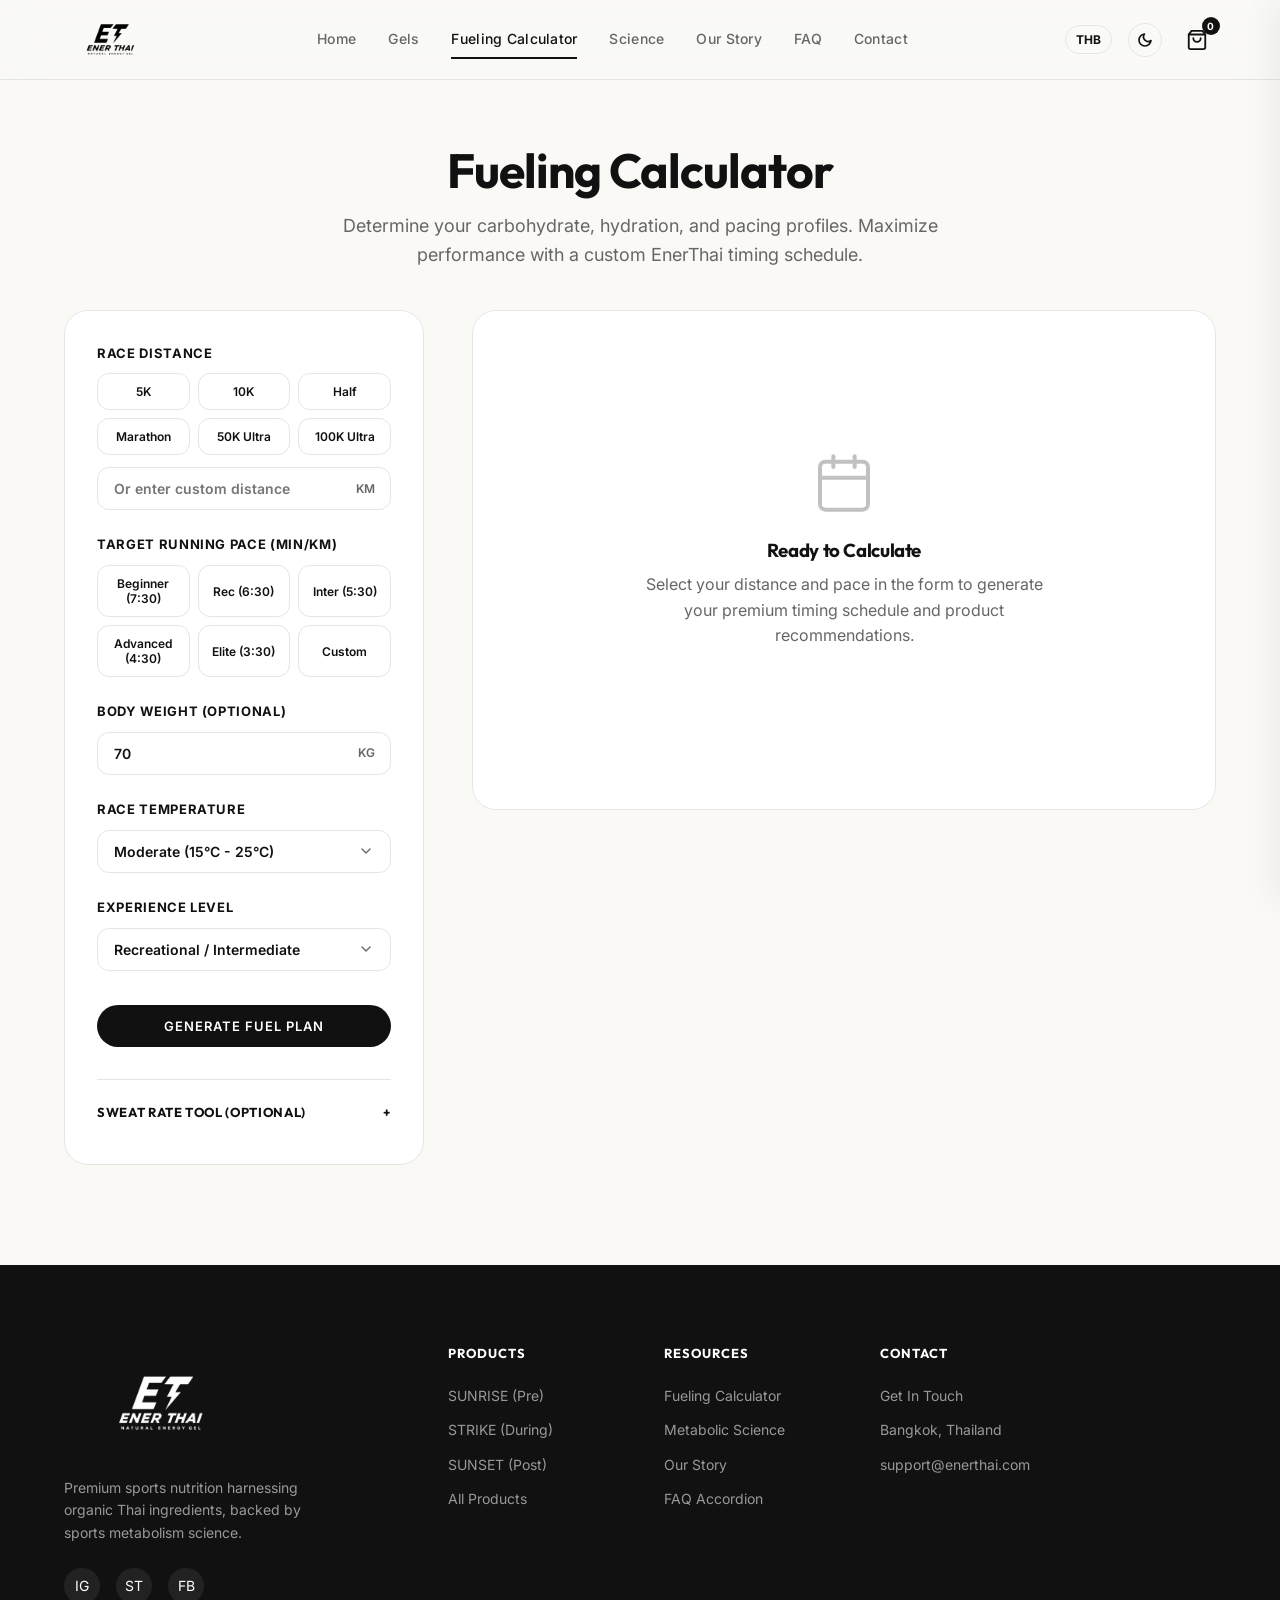
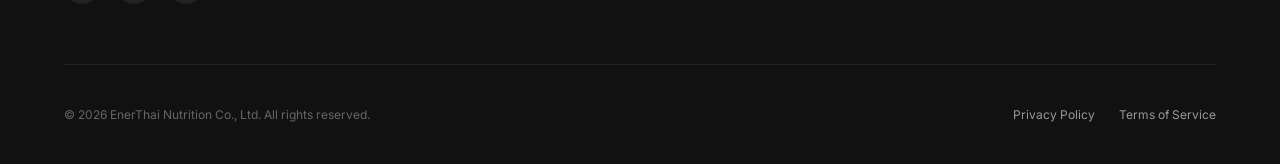
==== calculator.html @ dd84d077 "Initial commit with EnerThai assets and pages" ====
<!DOCTYPE html>
<html lang="en">
<head>
    <meta charset="UTF-8">
    <meta name="viewport" content="width=device-width, initial-scale=1.0">
    <title>Fueling Calculator | EnerThai Sports Nutrition</title>
    <meta name="description" content="Calculate your carbohydrate, sodium, and fluid requirements for your next running race. Generate a customized timeline of Sunrise, Strike, and Sunset energy gels.">
    <!-- Google Fonts -->
    <link rel="preconnect" href="https://fonts.googleapis.com">
    <link rel="preconnect" href="https://fonts.gstatic.com" crossorigin>
    <link href="https://fonts.googleapis.com/css2?family=Inter:wght@400;500;600;700&family=Outfit:wght@700;800&display=swap" rel="stylesheet">
    <!-- Custom Stylesheets -->
    <link rel="stylesheet" href="css/style.css">
    <link rel="stylesheet" href="css/pages.css">
    <!-- PWA Manifest -->
    <link rel="manifest" href="manifest.json">
    <style>
        .calc-header-section {
            padding-top: 140px;
            padding-bottom: 40px;
            text-align: center;
        }
        .calc-header-section h1 {
            font-size: 48px;
            margin-bottom: 12px;
        }
        .calc-header-section p {
            color: var(--text-muted);
            font-size: 18px;
            max-width: 600px;
            margin: 0 auto;
        }
        
        .calc-container {
            padding-bottom: 100px;
        }
        
        /* Specific layouts for the results panel */
        .results-header {
            border-bottom: 1px solid var(--border-color);
            padding-bottom: 24px;
            margin-bottom: 32px;
        }
        .results-header h3 {
            font-size: 24px;
            font-weight: 800;
        }
        .results-header p {
            color: var(--text-muted);
            font-size: 14px;
            margin-top: 4px;
        }
        
        .recommended-products-box {
            background-color: var(--bg-primary);
            border-radius: 16px;
            padding: 24px;
            margin-top: 32px;
            display: flex;
            justify-content: space-between;
            align-items: center;
            gap: 24px;
        }
        
        @media (max-width: 768px) {
            .recommended-products-box {
                flex-direction: column;
                text-align: center;
            }
        }
        
        .rec-products-list {
            display: flex;
            gap: 16px;
        }
        
        @media (max-width: 576px) {
            .rec-products-list {
                flex-direction: column;
                gap: 8px;
            }
        }
        
        .rec-product-pill {
            background-color: var(--bg-card);
            border: 1px solid var(--border-color);
            padding: 8px 16px;
            border-radius: 20px;
            font-size: 13px;
            font-weight: 700;
            display: flex;
            align-items: center;
            gap: 8px;
        }
        
        .notes-box {
            margin-top: 40px;
            border-top: 1px solid var(--border-color);
            padding-top: 32px;
        }
        .notes-box h4 {
            font-size: 15px;
            margin-bottom: 12px;
            text-transform: uppercase;
            letter-spacing: 0.05em;
        }
        .notes-list {
            list-style: none;
            padding-left: 0;
        }
        .notes-list li {
            position: relative;
            padding-left: 20px;
            font-size: 14px;
            color: var(--text-muted);
            margin-bottom: 12px;
            line-height: 1.5;
        }
        .notes-list li::before {
            content: "•";
            position: absolute;
            left: 0;
            font-weight: bold;
            color: var(--text-primary);
        }
    </style>
</head>
<body>

    <!-- Header Navigation -->
    <header class="site-header">
        <div class="container header-container">
            <a href="index.html" class="logo">
                <img src="assets/logo-black.png" alt="EnerThai Logo" class="logo-img logo-light-theme">
                <img src="assets/logo-white.png" alt="EnerThai Logo" class="logo-img logo-dark-theme">
            </a>
            <nav class="main-nav">
                <a href="index.html" class="nav-link">Home</a>
                <a href="products.html" class="nav-link">Gels</a>
                <a href="calculator.html" class="nav-link active">Fueling Calculator</a>
                <a href="science.html" class="nav-link">Science</a>
                <a href="story.html" class="nav-link">Our Story</a>
                <a href="faq.html" class="nav-link">FAQ</a>
                <a href="contact.html" class="nav-link">Contact</a>
            </nav>
            <div class="header-actions">
                <button id="cartToggle" class="cart-toggle" aria-label="Shopping Cart">
                    <svg xmlns="http://www.w3.org/2000/svg" width="22" height="22" viewBox="0 0 24 24" fill="none" stroke="currentColor" stroke-width="2" stroke-linecap="round" stroke-linejoin="round">
                        <path d="M6 2L3 6v14a2 2 0 0 0 2 2h14a2 2 0 0 0 2-2V6l-3-4z"></path>
                        <line x1="3" y1="6" x2="21" y2="6"></line>
                        <path d="M16 10a4 4 0 0 1-8 0"></path>
                    </svg>
                    <span id="cartBadge" class="cart-badge">0</span>
                </button>
                <button id="menuBurger" class="menu-burger" aria-label="Open Menu">
                    <span></span>
                    <span></span>
                    <span></span>
                </button>
            </div>
        </div>
    </header>

    <!-- Mobile Nav Overlay -->
    <div id="mobileMenu" class="mobile-menu">
        <a href="index.html" class="mobile-menu-link">Home</a>
        <a href="products.html" class="mobile-menu-link">Gels</a>
        <a href="calculator.html" class="mobile-menu-link active">Fueling Calculator</a>
        <a href="science.html" class="mobile-menu-link">Science</a>
        <a href="story.html" class="mobile-menu-link">Our Story</a>
        <a href="faq.html" class="mobile-menu-link">FAQ</a>
        <a href="contact.html" class="mobile-menu-link">Contact</a>
    </div>

    <!-- Main Content -->
    <main>
        <section class="calc-header-section">
            <div class="container">
                <h1 class="animate-fade-in visible">Fueling Calculator</h1>
                <p class="animate-fade-in visible" style="animation-delay: 0.1s;">Determine your carbohydrate, hydration, and pacing profiles. Maximize performance with a custom EnerThai timing schedule.</p>
            </div>
        </section>

        <section class="calc-container">
            <div class="container calc-layout">
                
                <!-- Left Column: Input Form Panel -->
                <div class="calc-sidebar animate-fade-in visible" style="animation-delay: 0.15s;">
                    <form id="calculatorForm" onsubmit="event.preventDefault();">
                        
                        <!-- Distance Input -->
                        <div class="form-group">
                            <label>Race Distance</label>
                            <div class="preset-grid" id="distancePresets">
                                <button type="button" class="preset-btn" data-val="5">5K</button>
                                <button type="button" class="preset-btn" data-val="10">10K</button>
                                <button type="button" class="preset-btn" data-val="21.1">Half</button>
                                <button type="button" class="preset-btn" data-val="42.2">Marathon</button>
                                <button type="button" class="preset-btn" data-val="50">50K Ultra</button>
                                <button type="button" class="preset-btn" data-val="100">100K Ultra</button>
                            </div>
                            <div class="input-with-unit">
                                <input type="number" id="customDistance" placeholder="Or enter custom distance" min="1" max="500" step="0.1" required>
                                <span class="unit">KM</span>
                            </div>
                        </div>

                        <!-- Speed / Pace Input -->
                        <div class="form-group">
                            <label>Target Running Pace (min/km)</label>
                            <div class="preset-grid" id="pacePresets">
                                <button type="button" class="preset-btn" data-val="7.5" title="7:30 min/km">Beginner (7:30)</button>
                                <button type="button" class="preset-btn" data-val="6.5" title="6:30 min/km">Rec (6:30)</button>
                                <button type="button" class="preset-btn" data-val="5.5" title="5:30 min/km">Inter (5:30)</button>
                                <button type="button" class="preset-btn" data-val="4.5" title="4:30 min/km">Advanced (4:30)</button>
                                <button type="button" class="preset-btn" data-val="3.5" title="3:30 min/km">Elite (3:30)</button>
                                <button type="button" class="preset-btn" id="customPaceToggle" data-val="custom">Custom</button>
                            </div>
                            
                            <!-- Custom Pace fields (shown when custom toggled) -->
                            <div id="customPaceFields" style="display: none; align-items: center; gap: 8px; margin-top: 10px;">
                                <div class="input-with-unit" style="flex: 1;">
                                    <input type="number" id="paceMin" placeholder="Min" min="2" max="15" value="5">
                                    <span class="unit">min</span>
                                </div>
                                <div class="input-with-unit" style="flex: 1;">
                                    <input type="number" id="paceSec" placeholder="Sec" min="0" max="59" value="30">
                                    <span class="unit">sec</span>
                                </div>
                                <div style="font-weight: 700; font-size: 13px; color: var(--text-muted); white-space: nowrap;">/ KM</div>
                            </div>
                            <input type="hidden" id="selectedPaceValue" value="5.5">
                        </div>

                        <!-- Optional Weight Input -->
                        <div class="form-group">
                            <label>Body Weight (Optional)</label>
                            <div class="input-with-unit">
                                <input type="number" id="bodyWeight" placeholder="Enter weight (helps adjust fluid)" min="30" max="150" value="70">
                                <span class="unit">KG</span>
                            </div>
                        </div>

                        <!-- Optional Temperature Input -->
                        <div class="form-group">
                            <label>Race Temperature</label>
                            <select id="temperatureSelect" class="select-custom">
                                <option value="cool">Cool (below 15°C / 59°F)</option>
                                <option value="moderate" selected>Moderate (15°C - 25°C)</option>
                                <option value="hot">Hot (above 25°C / 77°F)</option>
                            </select>
                        </div>

                        <!-- Optional Experience Level -->
                        <div class="form-group">
                            <label>Experience Level</label>
                            <select id="experienceSelect" class="select-custom">
                                <option value="beginner">Beginner (stomach sensitive to carbs)</option>
                                <option value="intermediate" selected>Recreational / Intermediate</option>
                                <option value="advanced">Advanced / Elite (gut trained for 90g/hr)</option>
                            </select>
                        </div>

                        <button type="submit" class="btn btn-primary" style="width: 100%; margin-top: 10px;" id="btnCalculate">Generate Fuel Plan</button>
                    </form>

                    <!-- Sweat Rate Calculator Widget -->
                    <div style="margin-top: 32px; border-top: 1px solid var(--border-color); padding-top: 24px;">
                        <h4 style="font-size: 13px; font-weight: 700; text-transform: uppercase; letter-spacing: 0.05em; margin-bottom: 12px; display: flex; justify-content: space-between; align-items: center; cursor: pointer; user-select: none;" id="sweatCalcHeader">
                            <span>Sweat Rate Tool (Optional)</span>
                            <span id="sweatCalcToggleIcon">+</span>
                        </h4>
                        
                        <div id="sweatCalcBody" style="display: none; flex-direction: column; gap: 16px; margin-top: 16px;">
                            <p style="font-size: 12px; color: var(--text-muted); line-height: 1.4; margin-bottom: 4px;">Input details from a training run to estimate your fluid loss rate.</p>
                            
                            <div class="form-group" style="margin-bottom: 0;">
                                <label style="font-size: 11px;">Pre-Run Weight</label>
                                <div class="input-with-unit">
                                    <input type="number" id="sweatWeightPre" placeholder="Before running" min="30" max="150" step="0.1">
                                    <span class="unit">KG</span>
                                </div>
                            </div>
                            
                            <div class="form-group" style="margin-bottom: 0;">
                                <label style="font-size: 11px;">Post-Run Weight</label>
                                <div class="input-with-unit">
                                    <input type="number" id="sweatWeightPost" placeholder="After running" min="30" max="150" step="0.1">
                                    <span class="unit">KG</span>
                                </div>
                            </div>

                            <div class="form-group" style="margin-bottom: 0;">
                                <label style="font-size: 11px;">Run Duration</label>
                                <div class="input-with-unit">
                                    <input type="number" id="sweatDuration" placeholder="Minutes run" min="10" max="600">
                                    <span class="unit">MIN</span>
                                </div>
                            </div>

                            <div class="form-group" style="margin-bottom: 0;">
                                <label style="font-size: 11px;">Fluids Drank during run</label>
                                <div class="input-with-unit">
                                    <input type="number" id="sweatFluidIntake" placeholder="Volume in ml" min="0" max="5000" value="0">
                                    <span class="unit">ML</span>
                                </div>
                            </div>

                            <button type="button" class="btn btn-secondary" style="width: 100%; font-size: 12px; padding: 8px 12px;" id="btnCalculateSweat">Calculate Sweat Rate</button>
                            
                            <div id="sweatRateResult" style="display: none; background-color: var(--bg-primary); border-radius: 12px; padding: 12px; font-size: 13px; text-align: center;">
                                <strong>Sweat Loss:</strong> <span id="sweatRateVal">0</span> ml/hour
                                <div style="margin-top: 8px;">
                                    <label style="display: inline-flex; align-items: center; gap: 6px; font-size: 11px; text-transform: none; font-weight: 600; cursor: pointer; margin-bottom: 0;">
                                        <input type="checkbox" id="chkUseSweatRate" style="cursor: pointer;">
                                        Apply to fueling calculations
                                    </label>
                                </div>
                            </div>
                        </div>
                    </div>
                </div>

                <!-- Right Column: Results Viewport -->
                <div class="calc-results animate-fade-in visible" style="animation-delay: 0.2s;" id="resultsContainer">
                    
                    <!-- Welcome Initial State -->
                    <div class="calc-welcome" id="welcomeState">
                        <svg xmlns="http://www.w3.org/2000/svg" width="64" height="64" viewBox="0 0 24 24" fill="none" stroke="currentColor" stroke-width="1.5" stroke-linecap="round" stroke-linejoin="round">
                            <rect x="3" y="4" width="18" height="18" rx="2" ry="2"></rect>
                            <line x1="16" y1="2" x2="16" y2="6"></line>
                            <line x1="8" y1="2" x2="8" y2="6"></line>
                            <line x1="3" y1="10" x2="21" y2="10"></line>
                        </svg>
                        <h3>Ready to Calculate</h3>
                        <p style="max-width: 420px; margin-top: 10px;">Select your distance and pace in the form to generate your premium timing schedule and product recommendations.</p>
                    </div>

                    <!-- Calculated Results State (Hidden initially) -->
                    <div id="resultsState" style="display: none;">
                        <div class="results-header">
                            <h3>Your Custom Plan</h3>
                            <p id="planSubtitle">Based on a 42.2 km Marathon running at 5:30 min/km</p>
                        </div>

                        <div class="results-grid">
                            <div class="result-stat">
                                <div class="result-stat-val" id="resDuration">3:52:04</div>
                                <div class="result-stat-lbl">Est. Finish Time</div>
                            </div>
                            <div class="result-stat">
                                <div class="result-stat-val" id="resCarbRate">80g</div>
                                <div class="result-stat-lbl">Carbs / Hour</div>
                            </div>
                            <div class="result-stat">
                                <div class="result-stat-val" id="resTotalCarbs">309g</div>
                                <div class="result-stat-lbl">Total Carbs Needed</div>
                            </div>
                            <div class="result-stat">
                                <div class="result-stat-val" id="resFluid">2.3L</div>
                                <div class="result-stat-lbl">Total Fluid Needed</div>
                            </div>
                        </div>

                        <div style="display: flex; justify-content: space-between; align-items: center; margin-top: 32px; margin-bottom: 20px; flex-wrap: wrap; gap: 12px;">
                            <h3 style="margin-bottom: 0;">Timing Schedule</h3>
                            <div style="display: flex; gap: 8px;">
                                <button id="btnCopyPlan" class="btn btn-secondary" style="font-size: 11px; padding: 6px 14px; border-radius: 20px; display: flex; align-items: center; gap: 6px;">
                                    <svg xmlns="http://www.w3.org/2000/svg" width="12" height="12" viewBox="0 0 24 24" fill="none" stroke="currentColor" stroke-width="2.5" stroke-linecap="round" stroke-linejoin="round"><rect x="9" y="9" width="13" height="13" rx="2" ry="2"></rect><path d="M5 15H4a2 2 0 0 1-2-2V4a2 2 0 0 1 2-2h9a2 2 0 0 1 2 2v1"></path></svg>
                                    Copy Plan
                                </button>
                                <button id="btnPrintPlan" class="btn btn-secondary" style="font-size: 11px; padding: 6px 14px; border-radius: 20px; display: flex; align-items: center; gap: 6px;">
                                    <svg xmlns="http://www.w3.org/2000/svg" width="12" height="12" viewBox="0 0 24 24" fill="none" stroke="currentColor" stroke-width="2.5" stroke-linecap="round" stroke-linejoin="round"><polyline points="6 9 6 2 18 2 18 9"></polyline><path d="M6 18H4a2 2 0 0 1-2-2v-5a2 2 0 0 1 2-2h16a2 2 0 0 1 2 2v5a2 2 0 0 1-2 2h-2"></path><rect x="6" y="14" width="12" height="8"></rect></svg>
                                    Print Plan
                                </button>
                            </div>
                        </div>
                        <div class="timeline" id="resTimeline">
                            <!-- Populated dynamically -->
                        </div>

                        <!-- Recommendations Bundle Box -->
                        <div class="recommended-products-box">
                            <div>
                                <h4 style="font-weight: 700; font-size: 16px; text-align: left;">Recommended Fuel Bundle</h4>
                                <p style="font-size: 13px; color: var(--text-muted); margin-top: 4px; text-align: left;">All the gels you need for this race in one click.</p>
                            </div>
                            <div class="rec-products-list" id="recProductsList">
                                <!-- Populated dynamically -->
                            </div>
                            <button class="btn btn-primary" id="btnBuyBundle" style="font-size: 11px; padding: 10px 20px;">Add Bundle</button>
                        </div>

                        <!-- Educational Notes -->
                        <div class="notes-box">
                            <h4>Educational Notes</h4>
                            <ul class="notes-list">
                                <li><strong>Train your gut:</strong> Practices during training runs are crucial. Try this feeding schedule during your long runs to adapt your stomach to absorbing these volumes.</li>
                                <li><strong>Fluid Match:</strong> High carbohydrate absorption ratios require adequate fluids to clear the stomach. We advise chasing every gel with a few sips of plain water.</li>
                                <li><strong>Pacing Disclaimer:</strong> Calculations are based on a steady pace. Running hills or fighting headwind increases metabolic output and energy requirements.</li>
                            </ul>
                        </div>
                    </div>

                </div>
            </div>
        </section>
    </main>

    <!-- Global Footer -->
    <footer class="site-footer">
        <div class="container">
            <div class="footer-grid">
                <div class="footer-brand">
                    <a href="index.html" class="footer-logo" style="display: block; margin-bottom: 20px;">
                        <img src="assets/logo-white.png" alt="EnerThai Logo" style="height: 42px; width: auto;">
                    </a>
                    <p>Premium sports nutrition harnessing organic Thai ingredients, backed by sports metabolism science.</p>
                    <div class="footer-socials">
                        <a href="#" class="footer-social-link">IG</a>
                        <a href="#" class="footer-social-link">ST</a>
                        <a href="#" class="footer-social-link">FB</a>
                    </div>
                </div>
                <div class="footer-col">
                    <h4>Products</h4>
                    <ul class="footer-links">
                        <li><a href="product.html?id=sunrise" class="footer-link">SUNRISE (Pre)</a></li>
                        <li><a href="product.html?id=strike" class="footer-link">STRIKE (During)</a></li>
                        <li><a href="product.html?id=sunset" class="footer-link">SUNSET (Post)</a></li>
                        <li><a href="products.html" class="footer-link">All Products</a></li>
                    </ul>
                </div>
                <div class="footer-col">
                    <h4>Resources</h4>
                    <ul class="footer-links">
                        <li><a href="calculator.html" class="footer-link">Fueling Calculator</a></li>
                        <li><a href="science.html" class="footer-link">Metabolic Science</a></li>
                        <li><a href="story.html" class="footer-link">Our Story</a></li>
                        <li><a href="faq.html" class="footer-link">FAQ Accordion</a></li>
                    </ul>
                </div>
                <div class="footer-col">
                    <h4>Contact</h4>
                    <ul class="footer-links">
                        <li><a href="contact.html" class="footer-link">Get In Touch</a></li>
                        <li><span style="color: #999999;">Bangkok, Thailand</span></li>
                        <li><span style="color: #999999;">support@enerthai.com</span></li>
                    </ul>
                </div>
            </div>
            <div class="footer-bottom">
                <p>&copy; 2026 EnerThai Nutrition Co., Ltd. All rights reserved.</p>
                <div class="footer-bottom-links">
                    <a href="#" class="footer-link">Privacy Policy</a>
                    <a href="#" class="footer-link">Terms of Service</a>
                </div>
            </div>
        </div>
    </footer>

    <!-- Shopping Cart Drawer Overlay and Container -->
    <div id="cartOverlay" class="cart-drawer-overlay"></div>
    <div id="cartDrawer" class="cart-drawer">
        <div class="cart-header">
            <h2>Your Cart</h2>
            <button id="cartClose" class="cart-close" aria-label="Close Cart">&times;</button>
        </div>
        <div id="cartItems" class="cart-items-container">
            <!-- Rendered dynamically via JS -->
        </div>
        <div class="cart-footer">
            <div class="cart-summary-row">
                <span>Subtotal</span>
                <span id="cartSubtotal">฿0.00</span>
            </div>
            <div class="cart-summary-row" style="color: var(--text-muted); font-size: 13px;">
                <span>Shipping</span>
                <span>Free</span>
            </div>
            <div class="cart-summary-total">
                <span>Total</span>
                <span id="cartTotal">฿0.00</span>
            </div>
            <button id="checkoutBtn" class="btn btn-primary cart-checkout-btn">Proceed to Checkout</button>
        </div>
    </div>

    <!-- Simulated Checkout Modal -->
    <div id="checkoutOverlay" class="checkout-modal-overlay">
        <div class="checkout-modal">
            <button id="checkoutClose" class="checkout-modal-close" aria-label="Close Checkout">&times;</button>
            <div class="text-center" style="margin-bottom: 20px;">
                <svg xmlns="http://www.w3.org/2000/svg" width="36" height="36" viewBox="0 0 24 24" fill="none" stroke="currentColor" stroke-width="2" stroke-linecap="round" stroke-linejoin="round" style="color: var(--color-sunrise-hover);">
                    <circle cx="12" cy="12" r="10"></circle>
                    <line x1="12" y1="8" x2="12" y2="12"></line>
                    <line x1="12" y1="16" x2="12.01" y2="16"></line>
                </svg>
            </div>
            <h3>Demo Order Checkout</h3>
            <p>This is a simulated order. Confirming will empty your cart and simulate a successful order shipment.</p>
            <div class="order-summary-box">
                <div id="checkoutSummaryItems">
                    <!-- Populated dynamically -->
                </div>
                <div class="order-summary-divider"></div>
                <div class="order-summary-item">
                    <span>Subtotal</span>
                    <span id="checkoutSubtotal">฿0.00</span>
                </div>
                <div class="order-summary-item">
                    <span>Shipping</span>
                    <span>Free</span>
                </div>
                <div class="order-summary-divider"></div>
                <div class="order-summary-total">
                    <span>Total</span>
                    <span id="checkoutTotal">฿0.00</span>
                </div>
            </div>
            <button id="checkoutConfirmBtn" class="btn btn-primary" style="width: 100%;">Place Order</button>
        </div>
    </div>

    <!-- Shared Global Scripts -->
    <script src="js/main.js"></script>
    
    <!-- Calculator Logic Script -->
    <script src="js/calculator.js"></script>
</body>
</html>
---- css/style.css ----
/* ==========================================================================
   EnerThai Premium E-Commerce Website - Base Design System & Styles
   Inspired by Maurten, Neversecond, and Apple
   ========================================================================== */

/* 1. Design System & Variables */
:root {
    --bg-primary: #FAF9F6;
    --bg-card: #FFFFFF;
    --text-primary: #111111;
    --text-muted: #666666;
    --border-color: #E5E5E5;
    
    /* Product Colors */
    --color-sunrise: #E9C46A;
    --color-sunrise-hover: #DFB44F;
    --color-strike: #E76F51;
    --color-strike-hover: #D75F41;
    --color-sunset: #8B5CF6;
    --color-sunset-hover: #7C3AED;
    
    --font-heading: 'Outfit', -apple-system, BlinkMacSystemFont, "Segoe UI", Roboto, Helvetica, Arial, sans-serif;
    --font-body: 'Inter', -apple-system, BlinkMacSystemFont, "Segoe UI", Roboto, Helvetica, Arial, sans-serif;
    
    --transition-smooth: all 0.3s cubic-bezier(0.16, 1, 0.3, 1);
    --transition-fast: all 0.15s ease;
    
    --header-height: 80px;
    --max-width: 1200px;
}

/* 2. Global Resets */
*, *::before, *::after {
    box-sizing: border-box;
    margin: 0;
    padding: 0;
}

html {
    scroll-behavior: smooth;
    -webkit-font-smoothing: antialiased;
    -moz-osx-font-smoothing: grayscale;
}

body {
    background-color: var(--bg-primary);
    color: var(--text-primary);
    font-family: var(--font-body);
    font-size: 16px;
    line-height: 1.6;
    overflow-x: hidden;
}

h1, h2, h3, h4, h5, h6 {
    font-family: var(--font-heading);
    font-weight: 700;
    line-height: 1.25;
    letter-spacing: -0.02em;
    color: var(--text-primary);
}

a {
    color: inherit;
    text-decoration: none;
    transition: var(--transition-fast);
}

img {
    max-width: 100%;
    height: auto;
    display: block;
}

button, input, select, textarea {
    font-family: inherit;
    font-size: inherit;
    color: inherit;
    background: none;
    border: none;
    outline: none;
}

button {
    cursor: pointer;
}

/* 3. Utility Classes */
.container {
    max-width: var(--max-width);
    margin: 0 auto;
    padding: 0 24px;
}

.text-center { text-align: center; }
.section-padding { padding: 100px 0; }
@media (max-width: 768px) {
    .section-padding { padding: 60px 0; }
}

.btn {
    display: inline-flex;
    align-items: center;
    justify-content: center;
    padding: 12px 28px;
    border-radius: 30px;
    font-weight: 600;
    text-transform: uppercase;
    font-size: 13px;
    letter-spacing: 0.08em;
    transition: var(--transition-smooth);
    border: 1px solid transparent;
}

.btn-primary {
    background-color: var(--text-primary);
    color: #FFFFFF;
}

.btn-primary:hover {
    background-color: #333333;
    transform: translateY(-2px);
}

.btn-secondary {
    background-color: transparent;
    border-color: var(--text-primary);
    color: var(--text-primary);
}

.btn-secondary:hover {
    background-color: var(--text-primary);
    color: #FFFFFF;
    transform: translateY(-2px);
}

.badge {
    display: inline-block;
    padding: 4px 10px;
    font-size: 11px;
    font-weight: 700;
    text-transform: uppercase;
    letter-spacing: 0.05em;
    border-radius: 4px;
}

/* 4. Global Header & Navigation */
.site-header {
    height: var(--header-height);
    background-color: rgba(250, 249, 246, 0.85);
    backdrop-filter: blur(20px);
    -webkit-backdrop-filter: blur(20px);
    border-bottom: 1px solid var(--border-color);
    position: fixed;
    top: 0;
    left: 0;
    width: 100%;
    z-index: 100;
    display: flex;
    align-items: center;
    transition: var(--transition-smooth);
}

.site-header.scrolled {
    background-color: rgba(250, 249, 246, 0.95);
    height: calc(var(--header-height) - 16px);
    box-shadow: 0 10px 30px rgba(0, 0, 0, 0.02);
}

.header-container {
    display: flex;
    justify-content: space-between;
    align-items: center;
    width: 100%;
}

.logo {
    display: flex;
    align-items: center;
}

.logo-img {
    height: 54px;
    width: auto;
    object-fit: contain;
}

.logo-dark-theme {
    display: none;
}

body.dark-theme .logo-light-theme {
    display: none;
}

body.dark-theme .logo-dark-theme {
    display: block;
}

.main-nav {
    display: flex;
    align-items: center;
    gap: 32px;
}

.nav-link {
    font-size: 14px;
    font-weight: 500;
    letter-spacing: 0.02em;
    color: var(--text-muted);
    position: relative;
    padding: 8px 0;
}

.nav-link:hover, .nav-link.active {
    color: var(--text-primary);
}

.nav-link::after {
    content: '';
    position: absolute;
    bottom: 0;
    left: 0;
    width: 100%;
    height: 2px;
    background-color: var(--text-primary);
    transform: scaleX(0);
    transform-origin: right;
    transition: transform 0.3s cubic-bezier(0.16, 1, 0.3, 1);
}

.nav-link:hover::after, .nav-link.active::after {
    transform: scaleX(1);
    transform-origin: left;
}

.header-actions {
    display: flex;
    align-items: center;
    gap: 16px;
}

.cart-toggle {
    position: relative;
    padding: 8px;
    display: flex;
    align-items: center;
    justify-content: center;
    color: var(--text-primary);
    background: none;
    border: none;
}

.cart-badge {
    position: absolute;
    top: -4px;
    right: -4px;
    background-color: var(--text-primary);
    color: #FFFFFF;
    font-size: 10px;
    font-weight: 700;
    min-width: 18px;
    height: 18px;
    border-radius: 50%;
    display: flex;
    align-items: center;
    justify-content: center;
    transition: var(--transition-smooth);
}

.menu-burger {
    display: none;
    flex-direction: column;
    gap: 6px;
    padding: 8px;
    background: none;
    border: none;
}

.menu-burger span {
    display: block;
    width: 24px;
    height: 2px;
    background-color: var(--text-primary);
    transition: var(--transition-smooth);
}

/* Mobile Nav Styles */
@media (max-width: 992px) {
    .main-nav {
        display: none; /* Handled via mobile menu overlay */
    }
    .menu-burger {
        display: flex;
    }
}

.mobile-menu {
    position: fixed;
    top: 0;
    left: 0;
    width: 100%;
    height: 100vh;
    background-color: var(--bg-primary);
    z-index: 99;
    padding: 120px 24px 40px;
    display: flex;
    flex-direction: column;
    gap: 24px;
    transform: translateY(-100%);
    transition: var(--transition-smooth);
    overflow-y: auto;
}

.mobile-menu.active {
    transform: translateY(0);
}

.mobile-menu-link {
    font-family: var(--font-heading);
    font-size: 28px;
    font-weight: 700;
    color: var(--text-muted);
}

.mobile-menu-link.active, .mobile-menu-link:hover {
    color: var(--text-primary);
    padding-left: 10px;
}

/* 5. Shopping Cart Drawer */
.cart-drawer-overlay {
    position: fixed;
    top: 0;
    left: 0;
    width: 100%;
    height: 100%;
    background-color: rgba(0, 0, 0, 0.4);
    backdrop-filter: blur(4px);
    -webkit-backdrop-filter: blur(4px);
    z-index: 200;
    opacity: 0;
    pointer-events: none;
    transition: opacity 0.3s ease;
}

.cart-drawer-overlay.active {
    opacity: 1;
    pointer-events: auto;
}

.cart-drawer {
    position: fixed;
    top: 0;
    right: 0;
    width: 100%;
    max-width: 440px;
    height: 100vh;
    background-color: var(--bg-card);
    z-index: 201;
    box-shadow: -10px 0 30px rgba(0, 0, 0, 0.05);
    display: flex;
    flex-direction: column;
    transform: translateX(100%);
    transition: var(--transition-smooth);
}

.cart-drawer.active {
    transform: translateX(0);
}

.cart-header {
    padding: 24px;
    border-bottom: 1px solid var(--border-color);
    display: flex;
    justify-content: space-between;
    align-items: center;
}

.cart-header h2 {
    font-size: 20px;
    font-weight: 700;
}

.cart-close {
    background: none;
    border: none;
    font-size: 24px;
    color: var(--text-primary);
    padding: 4px;
    display: flex;
    align-items: center;
    justify-content: center;
}

.cart-items-container {
    flex: 1;
    overflow-y: auto;
    padding: 24px;
    display: flex;
    flex-direction: column;
    gap: 20px;
}

.cart-empty-state {
    display: flex;
    flex-direction: column;
    align-items: center;
    justify-content: center;
    height: 100%;
    text-align: center;
    color: var(--text-muted);
}

.cart-empty-state svg {
    margin-bottom: 16px;
    opacity: 0.3;
}

.cart-item {
    display: flex;
    gap: 16px;
    border-bottom: 1px solid var(--border-color);
    padding-bottom: 20px;
}

.cart-item:last-child {
    border-bottom: none;
    padding-bottom: 0;
}

.cart-item-image {
    width: 70px;
    height: 70px;
    border-radius: 8px;
    background: linear-gradient(135deg, #eee, #f7f7f7);
    display: flex;
    align-items: center;
    justify-content: center;
    overflow: hidden;
}

.cart-item-info {
    flex: 1;
    display: flex;
    flex-direction: column;
    justify-content: space-between;
}

.cart-item-title-row {
    display: flex;
    justify-content: space-between;
    align-items: flex-start;
    gap: 8px;
}

.cart-item-name {
    font-weight: 700;
    font-size: 15px;
    font-family: var(--font-heading);
}

.cart-item-purpose {
    font-size: 11px;
    color: var(--text-muted);
    text-transform: uppercase;
    letter-spacing: 0.05em;
}

.cart-item-remove {
    background: none;
    border: none;
    font-size: 12px;
    color: var(--text-muted);
    cursor: pointer;
}

.cart-item-remove:hover {
    color: #D32F2F;
}

.cart-item-controls {
    display: flex;
    justify-content: space-between;
    align-items: center;
}

.qty-selector {
    display: flex;
    align-items: center;
    border: 1px solid var(--border-color);
    border-radius: 20px;
    overflow: hidden;
    background-color: var(--bg-card);
}

.qty-btn {
    width: 28px;
    height: 28px;
    display: flex;
    align-items: center;
    justify-content: center;
    background-color: transparent;
    font-weight: 600;
    transition: var(--transition-fast);
}

.qty-btn:hover {
    background-color: var(--bg-primary);
}

.qty-val {
    width: 30px;
    text-align: center;
    font-size: 13px;
    font-weight: 600;
}

.cart-item-price {
    font-weight: 700;
    font-size: 15px;
}

.cart-footer {
    padding: 24px;
    border-top: 1px solid var(--border-color);
    background-color: #FFFFFF;
}

.cart-summary-row {
    display: flex;
    justify-content: space-between;
    margin-bottom: 12px;
    font-size: 14px;
}

.cart-summary-total {
    display: flex;
    justify-content: space-between;
    margin-bottom: 24px;
    font-weight: 700;
    font-size: 18px;
    font-family: var(--font-heading);
}

.cart-checkout-btn {
    width: 100%;
}

/* 6. Global Footer */
.site-footer {
    background-color: #111111;
    color: #FFFFFF;
    padding: 80px 0 40px;
    font-size: 14px;
}

.footer-grid {
    display: grid;
    grid-template-columns: 2fr 1fr 1fr 2fr;
    gap: 48px;
    margin-bottom: 60px;
}

@media (max-width: 992px) {
    .footer-grid {
        grid-template-columns: 1fr 1fr;
        gap: 40px;
    }
}

@media (max-width: 576px) {
    .footer-grid {
        grid-template-columns: 1fr;
        gap: 30px;
    }
}

.footer-logo img {
    height: 112px !important;
    width: auto;
    object-fit: contain;
}

.footer-brand p {
    color: #999999;
    margin-bottom: 24px;
    max-width: 280px;
}

.footer-socials {
    display: flex;
    gap: 16px;
}

.footer-social-link {
    display: flex;
    align-items: center;
    justify-content: center;
    width: 36px;
    height: 36px;
    border-radius: 50%;
    background-color: #222222;
    color: #FFFFFF;
    transition: var(--transition-smooth);
}

.footer-social-link:hover {
    background-color: #FFFFFF;
    color: #111111;
}

.footer-col h4 {
    color: #FFFFFF;
    font-size: 13px;
    font-weight: 700;
    text-transform: uppercase;
    letter-spacing: 0.08em;
    margin-bottom: 24px;
}

.footer-links {
    list-style: none;
    display: flex;
    flex-direction: column;
    gap: 12px;
}

.footer-link {
    color: #999999;
}

.footer-link:hover {
    color: #FFFFFF;
}

.footer-newsletter h4 {
    margin-bottom: 16px;
}

.footer-newsletter p {
    color: #999999;
    margin-bottom: 20px;
}

.newsletter-form {
    display: flex;
    border-bottom: 1px solid #333333;
    padding-bottom: 8px;
}

.newsletter-input {
    flex: 1;
    color: #FFFFFF;
    font-size: 14px;
}

.newsletter-input::placeholder {
    color: #666666;
}

.newsletter-submit {
    color: #FFFFFF;
    font-weight: 600;
    text-transform: uppercase;
    font-size: 11px;
    letter-spacing: 0.05em;
}

.newsletter-submit:hover {
    color: var(--color-sunrise);
}

.footer-bottom {
    border-top: 1px solid #222222;
    padding-top: 40px;
    display: flex;
    justify-content: space-between;
    color: #666666;
    font-size: 12px;
}

@media (max-width: 768px) {
    .footer-bottom {
        flex-direction: column;
        gap: 16px;
        text-align: center;
    }
}

.footer-bottom-links {
    display: flex;
    gap: 24px;
}

@media (max-width: 768px) {
    .footer-bottom-links {
        justify-content: center;
    }
}

/* 7. Checkout Simulation Modal */
.checkout-modal-overlay {
    position: fixed;
    top: 0;
    left: 0;
    width: 100%;
    height: 100%;
    background-color: rgba(0, 0, 0, 0.5);
    backdrop-filter: blur(8px);
    -webkit-backdrop-filter: blur(8px);
    z-index: 300;
    opacity: 0;
    pointer-events: none;
    transition: opacity 0.3s ease;
    display: flex;
    align-items: center;
    justify-content: center;
    padding: 24px;
}

.checkout-modal-overlay.active {
    opacity: 1;
    pointer-events: auto;
}

.checkout-modal {
    background-color: var(--bg-card);
    width: 100%;
    max-width: 500px;
    border-radius: 20px;
    padding: 40px;
    position: relative;
    box-shadow: 0 20px 40px rgba(0,0,0,0.1);
    transform: translateY(20px);
    transition: var(--transition-smooth);
}

.checkout-modal-overlay.active .checkout-modal {
    transform: translateY(0);
}

.checkout-modal-close {
    position: absolute;
    top: 24px;
    right: 24px;
    font-size: 24px;
    color: var(--text-primary);
}

.checkout-modal-success-icon {
    width: 64px;
    height: 64px;
    border-radius: 50%;
    background-color: #E6F7ED;
    color: #2E7D32;
    display: flex;
    align-items: center;
    justify-content: center;
    margin: 0 auto 24px;
}

.checkout-modal h3 {
    font-size: 22px;
    margin-bottom: 12px;
    text-align: center;
}

.checkout-modal p {
    color: var(--text-muted);
    text-align: center;
    margin-bottom: 24px;
}

.order-summary-box {
    background-color: var(--bg-primary);
    border-radius: 12px;
    padding: 20px;
    margin-bottom: 24px;
}

.order-summary-item {
    display: flex;
    justify-content: space-between;
    font-size: 14px;
    margin-bottom: 8px;
}

.order-summary-item:last-child {
    margin-bottom: 0;
}

.order-summary-divider {
    height: 1px;
    background-color: var(--border-color);
    margin: 12px 0;
}

.order-summary-total {
    display: flex;
    justify-content: space-between;
    font-weight: 700;
    font-size: 16px;
}

/* ==========================================================================
   Phase 3: Dark Theme & UX Additions
   ========================================================================== */

body.dark-theme {
    --bg-primary: #0C0C0C;
    --bg-card: #161616;
    --text-primary: #FAF9F6;
    --text-muted: #A0A0A0;
    --border-color: #2D2D2D;
}

body.dark-theme .site-header {
    background-color: rgba(12, 12, 12, 0.85);
}

body.dark-theme .site-header.scrolled {
    background-color: rgba(12, 12, 12, 0.95);
    box-shadow: 0 10px 30px rgba(0, 0, 0, 0.2);
}

body.dark-theme .btn-primary {
    background-color: var(--text-primary);
    color: var(--bg-card);
}

body.dark-theme .btn-primary:hover {
    background-color: var(--text-muted);
    color: var(--bg-card);
}

body.dark-theme .rec-product-pill {
    background-color: var(--bg-card);
    color: var(--text-primary);
}

body.dark-theme .cart-badge {
    background-color: var(--text-primary);
    color: var(--bg-primary);
}

body.dark-theme .checkout-modal {
    background-color: var(--bg-card);
}

body.dark-theme .order-summary-box {
    background-color: var(--bg-primary);
}

body.dark-theme .cart-drawer {
    background-color: var(--bg-card);
    box-shadow: -10px 0 30px rgba(0, 0, 0, 0.3);
}

body.dark-theme .cart-footer {
    background-color: var(--bg-card);
}

body.dark-theme .cart-item-image {
    background: linear-gradient(135deg, #2D2D2D, #161616);
}

body.dark-theme .faq-item {
    background-color: var(--bg-card);
}

body.dark-theme .preset-btn {
    background-color: var(--bg-card);
    color: var(--text-primary);
}

body.dark-theme .preset-btn.active, 
body.dark-theme .preset-btn:hover {
    background-color: var(--text-primary);
    color: var(--bg-primary);
    border-color: var(--text-primary);
}

body.dark-theme .select-custom, 
body.dark-theme input {
    background-color: var(--bg-card);
    color: var(--text-primary);
}

body.dark-theme .contact-form-card {
    background-color: var(--bg-card);
}

body.dark-theme .science-chart-wrapper {
    background-color: var(--bg-card);
}

body.dark-theme .gallery-main {
    background-color: var(--bg-card);
}

body.dark-theme .btn-secondary {
    border-color: var(--text-primary);
    color: var(--text-primary);
}

body.dark-theme .btn-secondary:hover {
    background-color: var(--text-primary);
    color: var(--bg-card);
}

/* Toast Notifications */
.toast-container {
    position: fixed;
    bottom: 24px;
    right: 24px;
    z-index: 1000;
    display: flex;
    flex-direction: column;
    gap: 12px;
    pointer-events: none;
}

.toast-message {
    background-color: var(--text-primary);
    color: var(--bg-card);
    padding: 14px 24px;
    border-radius: 12px;
    font-size: 13px;
    font-weight: 600;
    box-shadow: 0 10px 30px rgba(0, 0, 0, 0.15);
    display: flex;
    align-items: center;
    justify-content: space-between;
    gap: 20px;
    min-width: 300px;
    pointer-events: auto;
    opacity: 0;
    transform: translateY(20px);
    transition: opacity 0.3s ease, transform 0.3s cubic-bezier(0.16, 1, 0.3, 1);
}

.toast-message.show {
    opacity: 1;
    transform: translateY(0);
}

.toast-action {
    color: var(--color-sunrise);
    text-transform: uppercase;
    font-size: 11px;
    font-weight: 700;
    letter-spacing: 0.05em;
    cursor: pointer;
}

/* Header Currency & Theme buttons style adjustments */
.currency-selector-nav {
    font-size: 12px;
    font-weight: 700;
    padding: 6px 10px;
    border: 1px solid var(--border-color);
    border-radius: 20px;
    cursor: pointer;
    background-color: transparent;
    color: var(--text-primary);
    transition: var(--transition-fast);
}
.currency-selector-nav:hover {
    border-color: var(--text-primary);
}

.theme-toggle-nav {
    display: flex;
    align-items: center;
    justify-content: center;
    width: 34px;
    height: 34px;
    border-radius: 50%;
    border: 1px solid var(--border-color);
    cursor: pointer;
    background-color: transparent;
    color: var(--text-primary);
    transition: var(--transition-fast);
}
.theme-toggle-nav:hover {
    border-color: var(--text-primary);
}

/* Print Media Overrides for PDF plans */
@media print {
    body {
        background-color: #FFFFFF !important;
        color: #000000 !important;
    }
    .site-header, .site-footer, .calc-sidebar, #welcomeState, .recommended-products-box, .notes-box, #btnBuyBundle, .mobile-menu, #mobileMenu {
        display: none !important;
    }
    .container {
        padding: 0 !important;
        max-width: 100% !important;
    }
    .calc-layout {
        display: block !important;
    }
    .calc-results {
        border: none !important;
        padding: 0 !important;
        box-shadow: none !important;
    }
    .timeline {
        border-left-color: #000000 !important;
    }
    .timeline-dot {
        border-color: #FFFFFF !important;
        background-color: #000000 !important;
    }
    .timeline-content {
        background-color: #F0F0F0 !important;
        color: #000000 !important;
        border: 1px solid #CCCCCC !important;
    }
    .timeline-product-tag {
        border: 1px solid #000000 !important;
        color: #000000 !important;
        background-color: transparent !important;
    }
}
---- css/pages.css ----
/* ==========================================================================
   EnerThai Premium E-Commerce Website - Page-Specific Styles
   ========================================================================== */

/* 1. Animations & Keyframes */
@keyframes fadeInUp {
    from {
        opacity: 0;
        transform: translateY(30px);
    }
    to {
        opacity: 1;
        transform: translateY(0);
    }
}

.animate-fade-in {
    opacity: 0;
}
.animate-fade-in.visible {
    animation: fadeInUp 1s cubic-bezier(0.16, 1, 0.3, 1) forwards;
}

/* 2. Home Page Hero Section */
.hero-section {
    min-height: calc(100vh - var(--header-height));
    padding-top: var(--header-height);
    display: flex;
    align-items: center;
    background-color: var(--bg-primary);
    position: relative;
    overflow: hidden;
}

.hero-grid {
    display: grid;
    grid-template-columns: 1.2fr 0.8fr;
    align-items: center;
    gap: 60px;
    width: 100%;
}

@media (max-width: 992px) {
    .hero-grid {
        grid-template-columns: 1fr;
        text-align: center;
        padding: 60px 0;
    }
}

.hero-subtitle {
    font-size: 14px;
    font-weight: 700;
    text-transform: uppercase;
    letter-spacing: 0.15em;
    color: var(--text-muted);
    margin-bottom: 24px;
}

.hero-title {
    font-size: 64px;
    font-weight: 800;
    line-height: 1.1;
    margin-bottom: 24px;
    letter-spacing: -0.03em;
}

@media (max-width: 768px) {
    .hero-title {
        font-size: 44px;
    }
}

.hero-description {
    font-size: 18px;
    color: var(--text-muted);
    margin-bottom: 40px;
    max-width: 540px;
}

@media (max-width: 992px) {
    .hero-description {
        margin-left: auto;
        margin-right: auto;
    }
}

.hero-cta {
    display: flex;
    gap: 16px;
}

@media (max-width: 992px) {
    .hero-cta {
        justify-content: center;
    }
}

.hero-visual {
    position: relative;
    height: 480px;
    display: flex;
    align-items: center;
    justify-content: center;
}

@media (max-width: 992px) {
    .hero-visual {
        height: 350px;
        order: -1;
    }
}

/* Premium Visual Gel Packet Placeholder */
.gel-placeholder {
    width: 180px;
    height: 340px;
    border-radius: 20px;
    position: relative;
    box-shadow: 0 30px 60px rgba(0,0,0,0.12);
    display: flex;
    flex-direction: column;
    justify-content: space-between;
    padding: 24px;
    color: #FFFFFF;
    transition: var(--transition-smooth);
}

.gel-placeholder:hover {
    transform: translateY(-10px) rotate(3deg);
}

.hero-gel-image {
    height: 400px;
    width: auto;
    object-fit: contain;
    filter: drop-shadow(0 25px 50px rgba(0, 0, 0, 0.15));
    transition: var(--transition-smooth);
}
.hero-gel-image:hover {
    transform: translateY(-12px) rotate(3deg) scale(1.02);
}

.journey-gel-image {
    height: 380px;
    width: auto;
    object-fit: contain;
    filter: drop-shadow(0 20px 40px rgba(0, 0, 0, 0.12));
    transition: var(--transition-smooth);
}
.journey-gel-image:hover {
    transform: translateY(-8px) rotate(-2deg) scale(1.02);
}

.product-card-image {
    height: 220px;
    width: auto;
    object-fit: contain;
    filter: drop-shadow(0 15px 30px rgba(0, 0, 0, 0.08));
    transition: var(--transition-smooth);
}
.product-card:hover .product-card-image {
    transform: translateY(-8px) scale(1.04);
}

.product-detail-image {
    height: 440px;
    width: auto;
    object-fit: contain;
    filter: drop-shadow(0 30px 60px rgba(0, 0, 0, 0.12));
    transition: var(--transition-smooth);
}
.product-detail-image:hover {
    transform: translateY(-10px) rotate(2deg) scale(1.02);
}

.gel-placeholder::before {
    content: '';
    position: absolute;
    top: 0;
    left: 50%;
    transform: translateX(-50%);
    width: 60px;
    height: 16px;
    background-color: rgba(255,255,255,0.25);
    border-radius: 0 0 12px 12px;
}

.gel-placeholder-brand {
    font-size: 14px;
    font-weight: 800;
    letter-spacing: 0.1em;
    text-transform: uppercase;
}

.gel-placeholder-logo {
    margin-top: 40px;
    font-size: 32px;
    font-weight: 800;
    text-align: center;
    line-height: 1;
}

.gel-placeholder-name {
    font-family: var(--font-heading);
    font-size: 28px;
    font-weight: 800;
    letter-spacing: -0.01em;
    text-transform: uppercase;
}

.gel-placeholder-info {
    display: flex;
    justify-content: space-between;
    align-items: flex-end;
    font-size: 11px;
    font-weight: 600;
    letter-spacing: 0.05em;
    text-transform: uppercase;
    opacity: 0.9;
}

/* Gradients for products */
.sunrise-grad {
    background: radial-gradient(circle at top left, #FFE29A, #FFA34F, #E9C46A);
}
.strike-grad {
    background: linear-gradient(135deg, #FF6B6B, #E76F51, #D32F2F);
}
.sunset-grad {
    background: linear-gradient(135deg, #7C3AED, #8B5CF6, #4F46E5);
}

.hero-visual-bg {
    position: absolute;
    width: 450px;
    height: 450px;
    background: radial-gradient(circle, rgba(233,196,106,0.1) 0%, rgba(250,249,246,0) 70%);
    border-radius: 50%;
    z-index: -1;
}

/* 3. Product Journey Section */
.journey-switcher {
    display: grid;
    grid-template-columns: 1fr 1fr 1fr;
    border-bottom: 2px solid var(--border-color);
    margin-bottom: 60px;
}

.journey-tab {
    padding: 24px;
    text-align: center;
    font-family: var(--font-heading);
    font-size: 20px;
    font-weight: 700;
    color: var(--text-muted);
    cursor: pointer;
    transition: var(--transition-smooth);
    border-bottom: 4px solid transparent;
    margin-bottom: -2px;
}

.journey-tab:hover {
    color: var(--text-primary);
}

.journey-tab.active[data-phase="sunrise"] {
    color: var(--text-primary);
    border-color: var(--color-sunrise);
}

.journey-tab.active[data-phase="strike"] {
    color: var(--text-primary);
    border-color: var(--color-strike);
}

.journey-tab.active[data-phase="sunset"] {
    color: var(--text-primary);
    border-color: var(--color-sunset);
}

.journey-content-panel {
    display: none;
    grid-template-columns: 1.1fr 0.9fr;
    gap: 80px;
    align-items: center;
}

.journey-content-panel.active {
    display: grid;
}

@media (max-width: 992px) {
    .journey-content-panel {
        grid-template-columns: 1fr;
        gap: 40px;
    }
}

.journey-details h3 {
    font-size: 36px;
    margin-bottom: 8px;
}

.journey-phase-tag {
    font-size: 12px;
    font-weight: 700;
    text-transform: uppercase;
    letter-spacing: 0.1em;
    margin-bottom: 20px;
    display: inline-block;
}

.journey-description {
    font-size: 16px;
    color: var(--text-muted);
    margin-bottom: 30px;
}

.journey-meta {
    display: grid;
    grid-template-columns: 1fr 1fr;
    gap: 24px;
    margin-bottom: 40px;
}

.journey-meta-item h4 {
    font-size: 12px;
    text-transform: uppercase;
    letter-spacing: 0.05em;
    color: var(--text-muted);
    margin-bottom: 6px;
}

.journey-meta-item p {
    font-size: 15px;
    font-weight: 600;
}

/* 4. Products Catalog Grid */
.products-grid {
    display: grid;
    grid-template-columns: repeat(3, 1fr);
    gap: 32px;
}

@media (max-width: 992px) {
    .products-grid {
        grid-template-columns: repeat(2, 1fr);
    }
}

@media (max-width: 768px) {
    .products-grid {
        grid-template-columns: 1fr;
    }
}

.product-card {
    background-color: var(--bg-card);
    border: 1px solid var(--border-color);
    border-radius: 24px;
    padding: 32px;
    display: flex;
    flex-direction: column;
    transition: var(--transition-smooth);
}

.product-card:hover {
    transform: translateY(-8px);
    box-shadow: 0 20px 40px rgba(0,0,0,0.04);
}

.product-card-image-wrapper {
    height: 280px;
    display: flex;
    align-items: center;
    justify-content: center;
    background-color: var(--bg-primary);
    border-radius: 16px;
    margin-bottom: 24px;
    overflow: hidden;
    position: relative;
}

.product-card-title {
    font-size: 22px;
    font-weight: 800;
    margin-bottom: 4px;
}

.product-card-purpose {
    font-size: 11px;
    font-weight: 700;
    text-transform: uppercase;
    letter-spacing: 0.08em;
    color: var(--text-muted);
    margin-bottom: 12px;
}

.product-card-desc {
    color: var(--text-muted);
    font-size: 14px;
    margin-bottom: 24px;
    flex-grow: 1;
}

.product-card-footer {
    display: flex;
    justify-content: space-between;
    align-items: center;
    border-top: 1px solid var(--border-color);
    padding-top: 20px;
}

.product-card-price {
    font-size: 20px;
    font-weight: 700;
}

/* 5. Product Detail Layout */
.product-detail-grid {
    display: grid;
    grid-template-columns: 1.1fr 0.9fr;
    gap: 80px;
    align-items: start;
}

@media (max-width: 992px) {
    .product-detail-grid {
        grid-template-columns: 1fr;
        gap: 48px;
    }
}

.product-gallery {
    position: sticky;
    top: 120px;
    display: flex;
    flex-direction: column;
    gap: 20px;
}

@media (max-width: 992px) {
    .product-gallery {
        position: static;
    }
}

.gallery-main {
    height: 500px;
    background-color: #FFFFFF;
    border: 1px solid var(--border-color);
    border-radius: 24px;
    display: flex;
    align-items: center;
    justify-content: center;
}

@media (max-width: 576px) {
    .gallery-main {
        height: 350px;
    }
}

.product-info-panel h1 {
    font-size: 48px;
    margin-bottom: 4px;
}

.product-info-panel .product-purpose-tag {
    font-size: 12px;
    font-weight: 700;
    text-transform: uppercase;
    letter-spacing: 0.1em;
    margin-bottom: 16px;
    display: inline-block;
}

.product-price-large {
    font-size: 32px;
    font-weight: 700;
    margin-bottom: 24px;
    font-family: var(--font-heading);
}

.product-desc-large {
    font-size: 16px;
    color: var(--text-muted);
    margin-bottom: 32px;
}

.product-buy-row {
    display: flex;
    gap: 20px;
    margin-bottom: 40px;
    align-items: center;
}

.product-detail-section {
    border-top: 1px solid var(--border-color);
    padding: 32px 0;
}

.product-detail-section h3 {
    font-size: 14px;
    text-transform: uppercase;
    letter-spacing: 0.08em;
    margin-bottom: 16px;
    color: var(--text-primary);
}

/* Styled Nutrition Label */
.nutrition-panel {
    border: 1px solid #111111;
    padding: 20px;
    background-color: #FFFFFF;
    font-family: 'Inter', sans-serif;
    color: #111111;
    max-width: 350px;
    border-radius: 0; /* Traditional look */
}

.nutrition-panel h4 {
    font-size: 28px;
    font-weight: 900;
    border-bottom: 6px solid #111111;
    padding-bottom: 4px;
    margin-bottom: 8px;
}

.nutrition-panel-serving {
    font-size: 12px;
    border-bottom: 3px solid #111111;
    padding-bottom: 8px;
    margin-bottom: 8px;
}

.nutrition-calories-row {
    display: flex;
    justify-content: space-between;
    font-weight: 900;
    font-size: 20px;
    border-bottom: 5px solid #111111;
    padding: 4px 0;
    margin-bottom: 8px;
}

.nutrition-dv-header {
    text-align: right;
    font-size: 10px;
    font-weight: 700;
    border-bottom: 1px solid #111111;
    padding-bottom: 4px;
    margin-bottom: 6px;
}

.nutrition-row {
    display: flex;
    justify-content: space-between;
    font-size: 13px;
    border-bottom: 1px solid #CCCCCC;
    padding: 6px 0;
}

.nutrition-row.indent {
    padding-left: 16px;
}

.nutrition-row.bold {
    font-weight: 700;
}

.nutrition-row.thick-bottom {
    border-bottom: 4px solid #111111;
}

.nutrition-disclaimer {
    font-size: 10px;
    margin-top: 10px;
    color: #666666;
    line-height: 1.3;
}

/* 6. Fueling Calculator */
.calc-layout {
    display: grid;
    grid-template-columns: 360px 1fr;
    gap: 48px;
    align-items: start;
}

@media (max-width: 992px) {
    .calc-layout {
        grid-template-columns: 1fr;
    }
}

.calc-sidebar {
    background-color: var(--bg-card);
    border: 1px solid var(--border-color);
    border-radius: 24px;
    padding: 32px;
}

.form-group {
    margin-bottom: 24px;
}

.form-group label {
    display: block;
    font-size: 13px;
    font-weight: 700;
    text-transform: uppercase;
    letter-spacing: 0.05em;
    margin-bottom: 10px;
}

.preset-grid {
    display: grid;
    grid-template-columns: repeat(3, 1fr);
    gap: 8px;
    margin-bottom: 12px;
}

.preset-btn {
    border: 1px solid var(--border-color);
    padding: 10px 4px;
    text-align: center;
    border-radius: 12px;
    font-size: 12px;
    font-weight: 600;
    cursor: pointer;
    transition: var(--transition-fast);
    background-color: #FFFFFF;
}

.preset-btn.active, .preset-btn:hover {
    border-color: var(--text-primary);
    background-color: var(--text-primary);
    color: #FFFFFF;
}

.input-with-unit {
    position: relative;
    display: flex;
}

.input-with-unit input {
    width: 100%;
    border: 1px solid var(--border-color);
    padding: 12px 16px;
    border-radius: 12px;
    font-size: 14px;
    font-weight: 600;
}

.input-with-unit .unit {
    position: absolute;
    right: 16px;
    top: 50%;
    transform: translateY(-50%);
    font-size: 12px;
    color: var(--text-muted);
    font-weight: 600;
}

.select-custom {
    width: 100%;
    border: 1px solid var(--border-color);
    padding: 12px 16px;
    border-radius: 12px;
    font-size: 14px;
    font-weight: 600;
    appearance: none;
    background-image: url("data:image/svg+xml;charset=UTF-8,%3Csvg xmlns='http://www.w3.org/2000/svg' width='24' height='24' viewBox='0 0 24 24' fill='none' stroke='%23666666' stroke-width='2' stroke-linecap='round' stroke-linejoin='round'%3E%3Cpolyline points='6 9 12 15 18 9'%3E%3C/polyline%3E%3C/svg%3E");
    background-repeat: no-repeat;
    background-position: right 16px center;
    background-size: 16px;
    background-color: #FFFFFF;
}

/* Results Panel */
.calc-results {
    background-color: var(--bg-card);
    border: 1px solid var(--border-color);
    border-radius: 24px;
    padding: 40px;
    min-height: 500px;
}

.calc-welcome {
    display: flex;
    flex-direction: column;
    align-items: center;
    justify-content: center;
    height: 100%;
    text-align: center;
    color: var(--text-muted);
    padding-top: 100px;
}

.calc-welcome svg {
    margin-bottom: 24px;
    opacity: 0.4;
}

.results-grid {
    display: grid;
    grid-template-columns: repeat(4, 1fr);
    gap: 20px;
    margin-bottom: 40px;
}

@media (max-width: 768px) {
    .results-grid {
        grid-template-columns: repeat(2, 1fr);
    }
}

.result-stat {
    background-color: var(--bg-primary);
    padding: 20px;
    border-radius: 16px;
    text-align: center;
}

.result-stat-val {
    font-size: 28px;
    font-weight: 800;
    font-family: var(--font-heading);
    margin-bottom: 4px;
}

.result-stat-lbl {
    font-size: 11px;
    text-transform: uppercase;
    letter-spacing: 0.05em;
    color: var(--text-muted);
}

.timeline-container {
    margin-top: 40px;
    border-top: 1px solid var(--border-color);
    padding-top: 40px;
}

.timeline {
    position: relative;
    padding-left: 32px;
    border-left: 2px solid var(--border-color);
    margin-left: 16px;
}

.timeline-item {
    position: relative;
    margin-bottom: 32px;
}

.timeline-item:last-child {
    margin-bottom: 0;
}

.timeline-dot {
    position: absolute;
    left: -42px;
    top: 4px;
    width: 18px;
    height: 18px;
    border-radius: 50%;
    background-color: var(--border-color);
    border: 4px solid var(--bg-card);
}

.timeline-dot.sunrise { background-color: var(--color-sunrise); }
.timeline-dot.strike { background-color: var(--color-strike); }
.timeline-dot.sunset { background-color: var(--color-sunset); }

.timeline-time {
    font-size: 12px;
    font-weight: 700;
    text-transform: uppercase;
    letter-spacing: 0.05em;
    color: var(--text-muted);
    margin-bottom: 4px;
}

.timeline-content {
    background-color: var(--bg-primary);
    padding: 16px 20px;
    border-radius: 12px;
    display: inline-flex;
    align-items: center;
    gap: 16px;
}

.timeline-product-tag {
    padding: 4px 10px;
    font-size: 11px;
    font-weight: 700;
    border-radius: 4px;
    color: #FFFFFF;
}

.timeline-product-tag.sunrise { background-color: var(--color-sunrise); color: var(--text-primary); }
.timeline-product-tag.strike { background-color: var(--color-strike); }
.timeline-product-tag.sunset { background-color: var(--color-sunset); }

/* 7. Science Page Graphics */
.science-grid {
    display: grid;
    grid-template-columns: 1fr 1.2fr;
    gap: 80px;
    align-items: center;
}

@media (max-width: 992px) {
    .science-grid {
        grid-template-columns: 1fr;
        gap: 40px;
    }
}

.science-chart-wrapper {
    background-color: #FFFFFF;
    border: 1px solid var(--border-color);
    border-radius: 24px;
    padding: 40px;
    box-shadow: 0 10px 30px rgba(0,0,0,0.02);
}

.chart-bar-container {
    display: flex;
    flex-direction: column;
    gap: 20px;
    margin-top: 30px;
}

.chart-bar-row {
    display: grid;
    grid-template-columns: 100px 1fr 50px;
    align-items: center;
    gap: 16px;
}

.chart-bar-label {
    font-size: 13px;
    font-weight: 700;
}

.chart-bar-track {
    height: 12px;
    background-color: var(--bg-primary);
    border-radius: 6px;
    overflow: hidden;
}

.chart-bar-fill {
    height: 100%;
    border-radius: 6px;
    width: 0;
    transition: width 1s cubic-bezier(0.16, 1, 0.3, 1);
}

.chart-bar-val {
    font-size: 13px;
    font-weight: 700;
    text-align: right;
}

/* 8. FAQ Accordion */
.faq-accordion {
    max-width: 800px;
    margin: 0 auto;
    display: flex;
    flex-direction: column;
    gap: 16px;
}

.faq-item {
    background-color: #FFFFFF;
    border: 1px solid var(--border-color);
    border-radius: 16px;
    overflow: hidden;
    transition: var(--transition-smooth);
}

.faq-question {
    padding: 24px;
    display: flex;
    justify-content: space-between;
    align-items: center;
    cursor: pointer;
    font-weight: 700;
    font-family: var(--font-heading);
    font-size: 18px;
}

.faq-answer {
    max-height: 0;
    overflow: hidden;
    transition: max-height 0.3s cubic-bezier(0.16, 1, 0.3, 1), padding 0.3s ease;
    padding: 0 24px;
    color: var(--text-muted);
    font-size: 15px;
}

.faq-item.active {
    border-color: var(--text-primary);
}

.faq-item.active .faq-answer {
    padding: 0 24px 24px;
    max-height: 200px; /* Safe upper bound */
}

.faq-icon {
    font-size: 20px;
    transition: transform 0.3s ease;
}

.faq-item.active .faq-icon {
    transform: rotate(45deg);
}

/* 9. Contact Page */
.contact-layout {
    display: grid;
    grid-template-columns: 1fr 1.2fr;
    gap: 80px;
}

@media (max-width: 992px) {
    .contact-layout {
        grid-template-columns: 1fr;
        gap: 48px;
    }
}

.contact-info h3 {
    font-size: 32px;
    margin-bottom: 16px;
}

.contact-info p {
    color: var(--text-muted);
    margin-bottom: 40px;
}

.contact-details {
    display: flex;
    flex-direction: column;
    gap: 24px;
    margin-bottom: 40px;
}

.contact-detail-item {
    display: flex;
    gap: 16px;
    align-items: flex-start;
}

.contact-detail-icon {
    background-color: var(--bg-card);
    width: 44px;
    height: 44px;
    border-radius: 50%;
    display: flex;
    align-items: center;
    justify-content: center;
    border: 1px solid var(--border-color);
}

.contact-detail-text h4 {
    font-size: 13px;
    text-transform: uppercase;
    letter-spacing: 0.05em;
    color: var(--text-muted);
    margin-bottom: 4px;
}

.contact-detail-text p {
    font-size: 16px;
    font-weight: 600;
    margin-bottom: 0;
}

.contact-form-card {
    background-color: #FFFFFF;
    border: 1px solid var(--border-color);
    border-radius: 24px;
    padding: 40px;
}

.contact-form-group {
    margin-bottom: 24px;
}

.contact-form-group label {
    display: block;
    font-size: 12px;
    font-weight: 700;
    text-transform: uppercase;
    letter-spacing: 0.05em;
    margin-bottom: 8px;
}

.contact-input {
    width: 100%;
    border: 1px solid var(--border-color);
    padding: 12px 16px;
    border-radius: 12px;
    font-size: 14px;
}

.contact-input:focus {
    border-color: var(--text-primary);
}

.contact-textarea {
    width: 100%;
    border: 1px solid var(--border-color);
    padding: 12px 16px;
    border-radius: 12px;
    font-size: 14px;
    height: 120px;
    resize: vertical;
}

.contact-textarea:focus {
    border-color: var(--text-primary);
}

/* 10. Print Styles for Fueling Calculator */
@media print {
    body {
        background: #FFFFFF !important;
        color: #000000 !important;
        font-size: 12pt;
    }
    
    .site-header,
    .site-footer,
    .calc-sidebar,
    .calc-welcome,
    .recommended-products-box,
    .notes-box,
    #btnCopyPlan,
    #btnPrintPlan,
    #cartOverlay,
    #cartDrawer,
    #checkoutOverlay,
    .mobile-menu,
    #mobileMenu {
        display: none !important;
    }
    
    .calc-layout {
        display: block !important;
    }
    
    .calc-results {
        border: none !important;
        background: transparent !important;
        padding: 0 !important;
        margin: 0 !important;
        width: 100% !important;
    }
    
    .results-header h3 {
        font-size: 24pt !important;
        margin-top: 0;
    }
    
    .results-grid {
        grid-template-columns: repeat(4, 1fr) !important;
        gap: 10px !important;
        margin-bottom: 30px !important;
    }
    
    .result-stat {
        background: #F4F4F4 !important;
        border: 1px solid #DDDDDD !important;
        padding: 10px !important;
        border-radius: 8px !important;
        -webkit-print-color-adjust: exact;
        print-color-adjust: exact;
    }
    
    .result-stat-val {
        font-size: 18pt !important;
    }
    
    .timeline {
        border-left: 2px solid #000000 !important;
        margin-left: 10px !important;
        padding-left: 20px !important;
    }
    
    .timeline-dot {
        border-color: #FFFFFF !important;
        print-color-adjust: exact;
        -webkit-print-color-adjust: exact;
    }
    
    .timeline-dot.sunrise { background-color: #FFA34F !important; }
    .timeline-dot.strike { background-color: #E76F51 !important; }
    .timeline-dot.sunset { background-color: #8B5CF6 !important; }
    
    .timeline-content {
        background: #F9F9F9 !important;
        border: 1px solid #EEEEEE !important;
        padding: 10px 15px !important;
        display: block !important;
        print-color-adjust: exact;
        -webkit-print-color-adjust: exact;
    }
    
    .timeline-product-tag {
        display: inline-block !important;
        margin-bottom: 5px !important;
        border: 1px solid #000000 !important;
        padding: 2px 6px !important;
    }
    
    .timeline-product-tag.sunrise { background: #FFE29A !important; color: #000000 !important; }
    .timeline-product-tag.strike { background: #FF6B6B !important; color: #FFFFFF !important; }
    .timeline-product-tag.sunset { background: #7C3AED !important; color: #FFFFFF !important; }
}
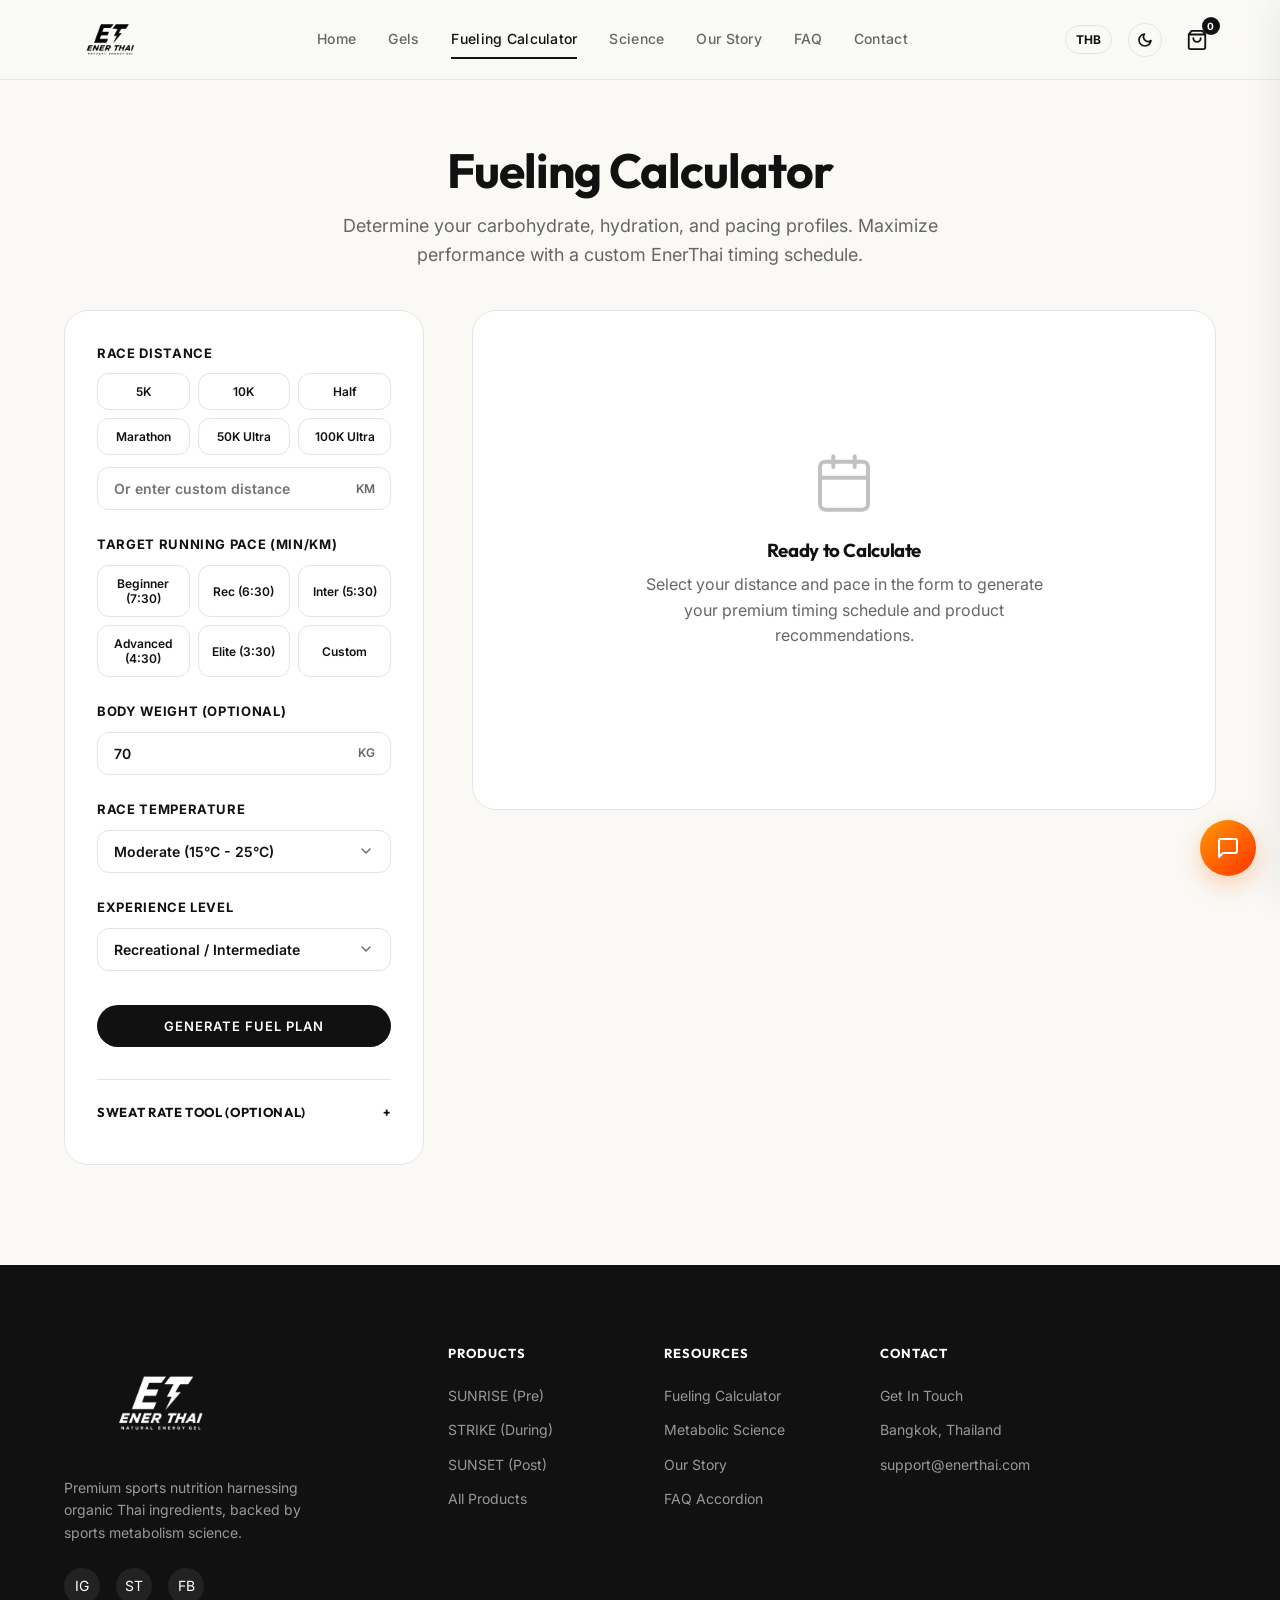
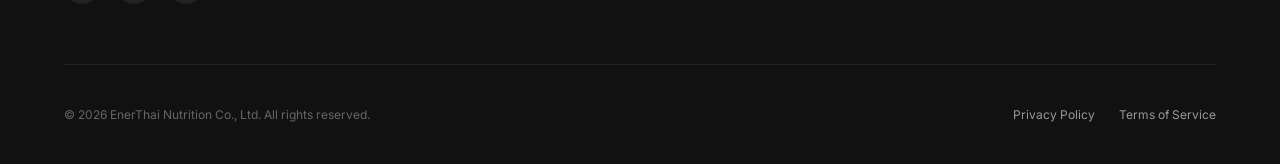
==== commit d9abf778: "Integrate secure AI Chatbot (EnerBot) using Cloudflare Pages Functions and Gemini API" ====
--- a/calculator.html
+++ b/calculator.html
@@ -14,6 +14,8 @@
     <link rel="stylesheet" href="css/pages.css">
     <!-- PWA Manifest -->
     <link rel="manifest" href="manifest.json">
+    <!-- AI Chatbot Widget -->
+    <script src="js/chatbot.js" defer></script>
     <style>
         .calc-header-section {
             padding-top: 140px;
--- a/css/style.css
+++ b/css/style.css
@@ -1025,3 +1025,341 @@
         background-color: transparent !important;
     }
 }
+
+/* ==========================================================================
+   Phase 6: AI Chatbot (EnerBot) Widget Styles
+   ========================================================================== */
+
+/* Adjust Toast Notifications to stack above the Chatbot Toggle */
+.toast-container {
+    bottom: 96px;
+}
+
+/* Chatbot Float Toggle Button */
+.chatbot-toggle {
+    position: fixed;
+    bottom: 24px;
+    right: 24px;
+    width: 56px;
+    height: 56px;
+    border-radius: 50%;
+    background: linear-gradient(135deg, #FF9900, #FF3300); /* Premium sunset gradient */
+    color: #FFFFFF;
+    border: none;
+    cursor: pointer;
+    z-index: 999;
+    box-shadow: 0 8px 24px rgba(255, 102, 0, 0.3);
+    display: flex;
+    align-items: center;
+    justify-content: center;
+    transition: transform 0.3s cubic-bezier(0.175, 0.885, 0.32, 1.275), box-shadow 0.3s ease;
+}
+
+.chatbot-toggle:hover {
+    transform: scale(1.1);
+    box-shadow: 0 12px 28px rgba(255, 102, 0, 0.4);
+}
+
+.chatbot-toggle svg {
+    transition: transform 0.3s ease;
+}
+
+.chatbot-toggle.active svg {
+    transform: rotate(90deg);
+}
+
+/* Chatbot Main Window Container */
+.chatbot-window {
+    position: fixed;
+    bottom: 96px;
+    right: 24px;
+    width: 380px;
+    max-width: calc(100vw - 48px);
+    height: 520px;
+    max-height: calc(100vh - 140px);
+    border-radius: 20px;
+    background: rgba(255, 255, 255, 0.85);
+    backdrop-filter: blur(20px);
+    -webkit-backdrop-filter: blur(20px);
+    border: 1px solid rgba(0, 0, 0, 0.08);
+    z-index: 999;
+    box-shadow: 0 16px 40px rgba(0, 0, 0, 0.12);
+    display: flex;
+    flex-direction: column;
+    overflow: hidden;
+    opacity: 0;
+    pointer-events: none;
+    transform: translateY(20px) scale(0.95);
+    transition: opacity 0.3s ease, transform 0.3s cubic-bezier(0.16, 1, 0.3, 1);
+}
+
+.chatbot-window.active {
+    opacity: 1;
+    pointer-events: auto;
+    transform: translateY(0) scale(1);
+}
+
+/* Header Section */
+.chatbot-header {
+    padding: 16px 20px;
+    background: var(--bg-card);
+    border-bottom: 1px solid var(--border-color);
+    display: flex;
+    justify-content: space-between;
+    align-items: center;
+}
+
+.chatbot-brand-row {
+    display: flex;
+    align-items: center;
+    gap: 12px;
+}
+
+.chatbot-avatar {
+    width: 36px;
+    height: 36px;
+    border-radius: 50%;
+    background: linear-gradient(135deg, #FF9900, #FF3300);
+    display: flex;
+    align-items: center;
+    justify-content: center;
+    font-weight: 800;
+    font-size: 14px;
+    color: #FFFFFF;
+    font-family: 'Outfit', sans-serif;
+}
+
+.chatbot-status-info {
+    text-align: left;
+}
+
+.chatbot-name {
+    font-family: 'Outfit', sans-serif;
+    font-size: 15px;
+    font-weight: 700;
+    color: var(--text-primary);
+}
+
+.chatbot-status-row {
+    display: flex;
+    align-items: center;
+    gap: 5px;
+    font-size: 11px;
+    color: var(--text-muted);
+    margin-top: 1px;
+}
+
+.chatbot-status-dot {
+    width: 6px;
+    height: 6px;
+    border-radius: 50%;
+    background-color: #2ECC71; /* Green status indicator */
+}
+
+.chatbot-close-btn {
+    background: transparent;
+    border: none;
+    color: var(--text-muted);
+    cursor: pointer;
+    font-size: 20px;
+    padding: 4px;
+    display: flex;
+    align-items: center;
+    justify-content: center;
+    transition: color 0.2s ease;
+}
+
+.chatbot-close-btn:hover {
+    color: var(--text-primary);
+}
+
+/* Chat Message Logs */
+.chatbot-messages {
+    flex: 1;
+    overflow-y: auto;
+    padding: 20px;
+    display: flex;
+    flex-direction: column;
+    gap: 12px;
+    background-color: transparent;
+}
+
+.chatbot-msg-bubble {
+    max-width: 80%;
+    padding: 12px 16px;
+    border-radius: 16px;
+    font-size: 13px;
+    line-height: 1.5;
+    word-break: break-word;
+    text-align: left;
+}
+
+/* User Message Bubble */
+.chatbot-msg-bubble.user {
+    align-self: flex-end;
+    background-color: var(--text-primary);
+    color: var(--bg-card);
+    border-bottom-right-radius: 4px;
+    box-shadow: 0 4px 12px rgba(0,0,0,0.05);
+}
+
+/* Assistant Message Bubble */
+.chatbot-msg-bubble.assistant {
+    align-self: flex-start;
+    background-color: var(--bg-card);
+    color: var(--text-primary);
+    border-bottom-left-radius: 4px;
+    border: 1px solid var(--border-color);
+}
+
+.chatbot-msg-bubble p {
+    margin-bottom: 8px;
+}
+.chatbot-msg-bubble p:last-child {
+    margin-bottom: 0;
+}
+.chatbot-msg-bubble ul, .chatbot-msg-bubble ol {
+    margin-left: 16px;
+    margin-bottom: 8px;
+}
+.chatbot-msg-bubble ul:last-child, .chatbot-msg-bubble ol:last-child {
+    margin-bottom: 0;
+}
+.chatbot-msg-bubble li {
+    margin-bottom: 4px;
+}
+
+/* Quick Suggestion Chips */
+.chatbot-suggestions {
+    padding: 10px 16px;
+    display: flex;
+    flex-wrap: wrap;
+    gap: 8px;
+    background-color: transparent;
+    border-top: 1px dashed var(--border-color);
+}
+
+.chatbot-chip {
+    background-color: var(--bg-card);
+    border: 1px solid var(--border-color);
+    color: var(--text-primary);
+    padding: 6px 12px;
+    border-radius: 20px;
+    font-size: 11px;
+    font-weight: 600;
+    cursor: pointer;
+    transition: all 0.2s ease;
+}
+
+.chatbot-chip:hover {
+    border-color: var(--text-primary);
+    background-color: var(--bg-primary);
+}
+
+/* Input Form Controls */
+.chatbot-input-form {
+    display: flex;
+    align-items: center;
+    gap: 8px;
+    padding: 12px 16px;
+    background-color: var(--bg-card);
+    border-top: 1px solid var(--border-color);
+}
+
+.chatbot-input {
+    flex: 1;
+    border: 1px solid var(--border-color);
+    border-radius: 24px;
+    padding: 10px 16px;
+    font-size: 13px;
+    background-color: var(--bg-primary);
+    color: var(--text-primary);
+    outline: none;
+    transition: border-color 0.2s ease;
+}
+
+.chatbot-input:focus {
+    border-color: var(--text-primary);
+}
+
+.chatbot-send-btn {
+    width: 36px;
+    height: 36px;
+    border-radius: 50%;
+    background-color: var(--text-primary);
+    color: var(--bg-card);
+    border: none;
+    cursor: pointer;
+    display: flex;
+    align-items: center;
+    justify-content: center;
+    transition: opacity 0.2s ease, transform 0.2s ease;
+}
+
+.chatbot-send-btn:hover {
+    transform: scale(1.05);
+}
+
+.chatbot-send-btn:disabled {
+    opacity: 0.5;
+    cursor: not-allowed;
+}
+
+/* Typing Indicator Animation */
+.typing-dots {
+    display: inline-flex;
+    align-items: center;
+    gap: 4px;
+    padding: 4px 0;
+}
+
+.typing-dot {
+    width: 6px;
+    height: 6px;
+    background-color: var(--text-muted);
+    border-radius: 50%;
+    opacity: 0.4;
+    animation: typingPulse 1.4s infinite both;
+}
+
+.typing-dot:nth-child(2) {
+    animation-delay: 0.2s;
+}
+
+.typing-dot:nth-child(3) {
+    animation-delay: 0.4s;
+}
+
+@keyframes typingPulse {
+    0%, 100% {
+        transform: translateY(0);
+        opacity: 0.4;
+    }
+    50% {
+        transform: translateY(-4px);
+        opacity: 1;
+    }
+}
+
+/* Dark Theme Adjustments for Chatbot */
+body.dark-theme .chatbot-window {
+    background: rgba(22, 22, 22, 0.85);
+    border: 1px solid rgba(255, 255, 255, 0.08);
+}
+
+body.dark-theme .chatbot-msg-bubble.user {
+    background-color: var(--text-primary);
+    color: var(--bg-card);
+}
+
+body.dark-theme .chatbot-msg-bubble.assistant {
+    background-color: var(--bg-card);
+    color: var(--text-primary);
+}
+
+/* Print Overrides to Hide Chatbot */
+@media print {
+    .chatbot-toggle, .chatbot-window {
+        display: none !important;
+    }
+}
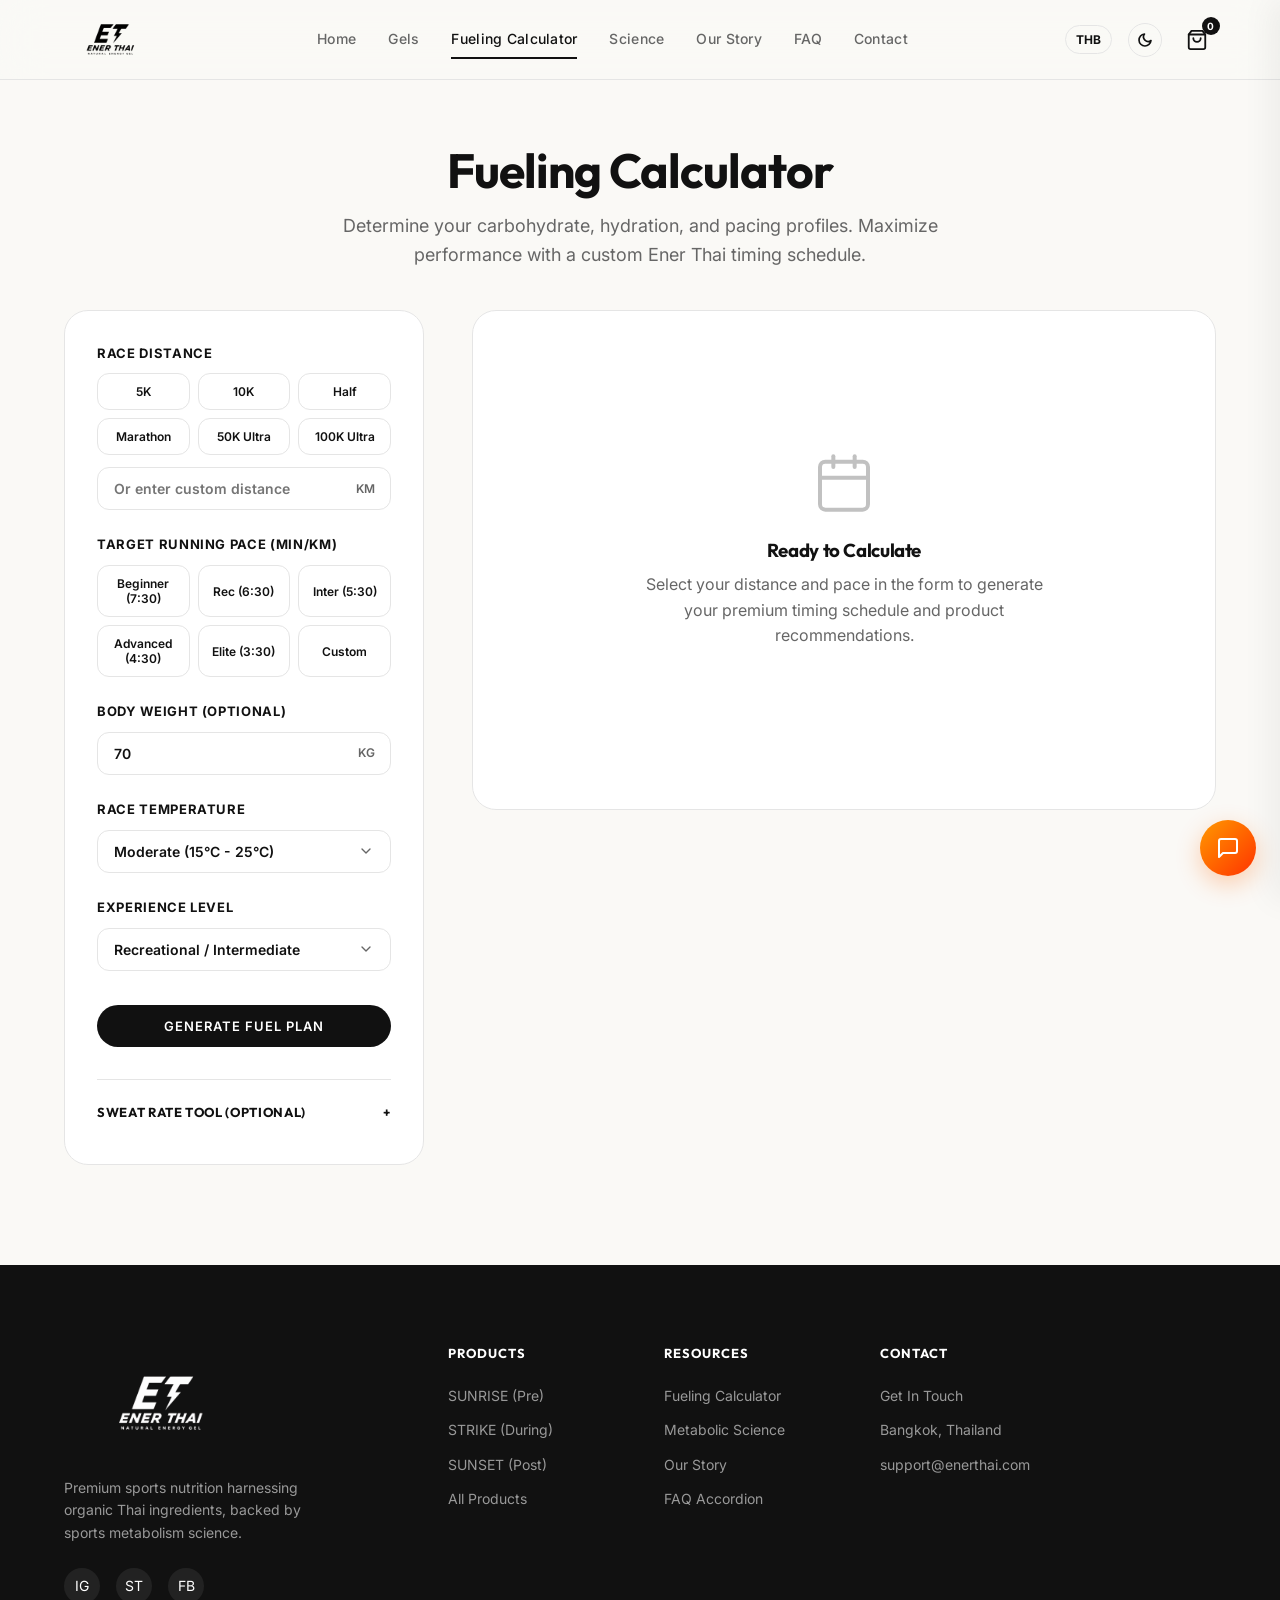
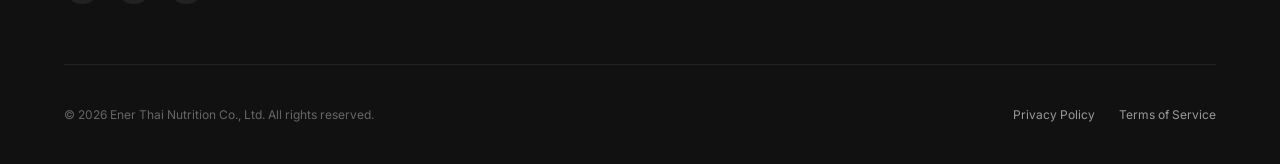
==== commit af8af278: "fix: rename brand occurrences from EnerThai to Ener Thai in all HTML pages, scripts, style rules, an" ====
--- a/calculator.html
+++ b/calculator.html
@@ -1,9 +1,9 @@
-<!DOCTYPE html>
+﻿<!DOCTYPE html>
 <html lang="en">
 <head>
     <meta charset="UTF-8">
     <meta name="viewport" content="width=device-width, initial-scale=1.0">
-    <title>Fueling Calculator | EnerThai Sports Nutrition</title>
+    <title>Fueling Calculator | Ener Thai Sports Nutrition</title>
     <meta name="description" content="Calculate your carbohydrate, sodium, and fluid requirements for your next running race. Generate a customized timeline of Sunrise, Strike, and Sunset energy gels.">
     <!-- Google Fonts -->
     <link rel="preconnect" href="https://fonts.googleapis.com">
@@ -133,8 +133,8 @@
     <header class="site-header">
         <div class="container header-container">
             <a href="index.html" class="logo">
-                <img src="assets/logo-black.png" alt="EnerThai Logo" class="logo-img logo-light-theme">
-                <img src="assets/logo-white.png" alt="EnerThai Logo" class="logo-img logo-dark-theme">
+                <img src="assets/logo-black.png" alt="Ener Thai Logo" class="logo-img logo-light-theme">
+                <img src="assets/logo-white.png" alt="Ener Thai Logo" class="logo-img logo-dark-theme">
             </a>
             <nav class="main-nav">
                 <a href="index.html" class="nav-link">Home</a>
@@ -179,7 +179,7 @@
         <section class="calc-header-section">
             <div class="container">
                 <h1 class="animate-fade-in visible">Fueling Calculator</h1>
-                <p class="animate-fade-in visible" style="animation-delay: 0.1s;">Determine your carbohydrate, hydration, and pacing profiles. Maximize performance with a custom EnerThai timing schedule.</p>
+                <p class="animate-fade-in visible" style="animation-delay: 0.1s;">Determine your carbohydrate, hydration, and pacing profiles. Maximize performance with a custom Ener Thai timing schedule.</p>
             </div>
         </section>
 
@@ -415,7 +415,7 @@
             <div class="footer-grid">
                 <div class="footer-brand">
                     <a href="index.html" class="footer-logo" style="display: block; margin-bottom: 20px;">
-                        <img src="assets/logo-white.png" alt="EnerThai Logo" style="height: 42px; width: auto;">
+                        <img src="assets/logo-white.png" alt="Ener Thai Logo" style="height: 42px; width: auto;">
                     </a>
                     <p>Premium sports nutrition harnessing organic Thai ingredients, backed by sports metabolism science.</p>
                     <div class="footer-socials">
@@ -452,7 +452,7 @@
                 </div>
             </div>
             <div class="footer-bottom">
-                <p>&copy; 2026 EnerThai Nutrition Co., Ltd. All rights reserved.</p>
+                <p>&copy; 2026 Ener Thai Nutrition Co., Ltd. All rights reserved.</p>
                 <div class="footer-bottom-links">
                     <a href="#" class="footer-link">Privacy Policy</a>
                     <a href="#" class="footer-link">Terms of Service</a>
--- a/css/style.css
+++ b/css/style.css
@@ -1,5 +1,5 @@
-/* ==========================================================================
-   EnerThai Premium E-Commerce Website - Base Design System & Styles
+﻿/* ==========================================================================
+   Ener Thai Premium E-Commerce Website - Base Design System & Styles
    Inspired by Maurten, Neversecond, and Apple
    ========================================================================== */
 
@@ -1229,6 +1229,17 @@
     margin-bottom: 4px;
 }
 
+.chatbot-msg-bubble a {
+    color: #FF6600; /* Ener Thai brand orange link */
+    text-decoration: underline;
+    font-weight: 600;
+    transition: color 0.2s ease;
+}
+
+.chatbot-msg-bubble a:hover {
+    color: #FF3300;
+}
+
 /* Quick Suggestion Chips */
 .chatbot-suggestions {
     padding: 10px 16px;
--- a/css/pages.css
+++ b/css/pages.css
@@ -1,5 +1,5 @@
-/* ==========================================================================
-   EnerThai Premium E-Commerce Website - Page-Specific Styles
+﻿/* ==========================================================================
+   Ener Thai Premium E-Commerce Website - Page-Specific Styles
    ========================================================================== */
 
 /* 1. Animations & Keyframes */
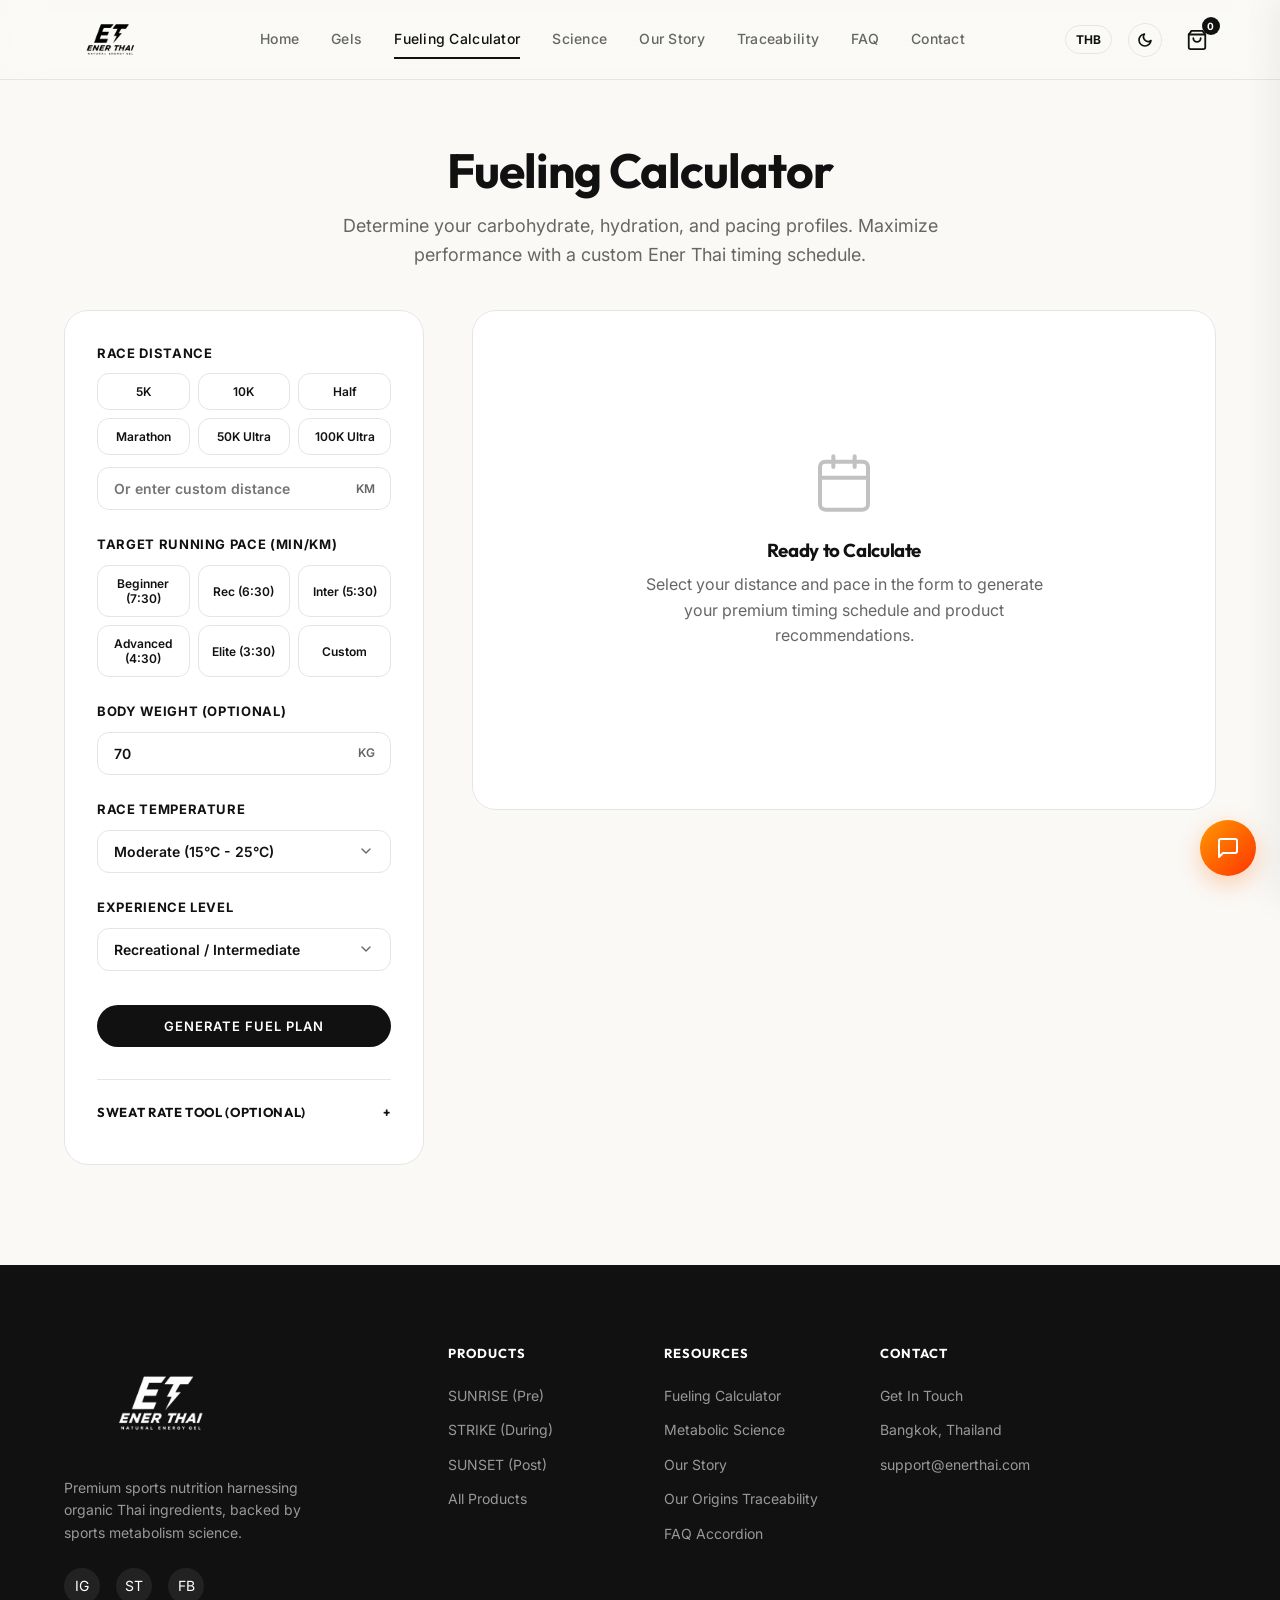
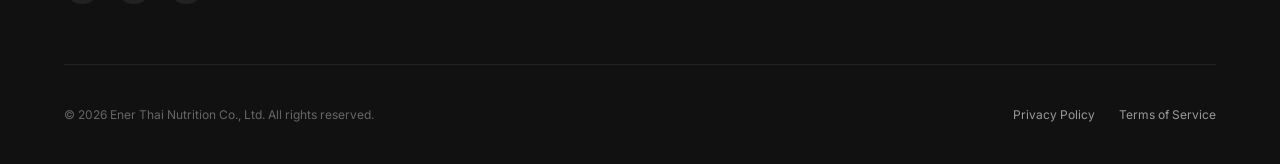
==== commit e632340f: "Implement client-side QR/barcode batch traceability scanner (Option A) and update navigation links s" ====
--- a/calculator.html
+++ b/calculator.html
@@ -142,6 +142,7 @@
                 <a href="calculator.html" class="nav-link active">Fueling Calculator</a>
                 <a href="science.html" class="nav-link">Science</a>
                 <a href="story.html" class="nav-link">Our Story</a>
+                <a href="trace.html" class="nav-link">Traceability</a>
                 <a href="faq.html" class="nav-link">FAQ</a>
                 <a href="contact.html" class="nav-link">Contact</a>
             </nav>
@@ -170,6 +171,7 @@
         <a href="calculator.html" class="mobile-menu-link active">Fueling Calculator</a>
         <a href="science.html" class="mobile-menu-link">Science</a>
         <a href="story.html" class="mobile-menu-link">Our Story</a>
+        <a href="trace.html" class="mobile-menu-link">Traceability</a>
         <a href="faq.html" class="mobile-menu-link">FAQ</a>
         <a href="contact.html" class="mobile-menu-link">Contact</a>
     </div>
@@ -439,6 +441,7 @@
                         <li><a href="calculator.html" class="footer-link">Fueling Calculator</a></li>
                         <li><a href="science.html" class="footer-link">Metabolic Science</a></li>
                         <li><a href="story.html" class="footer-link">Our Story</a></li>
+                        <li><a href="trace.html" class="footer-link">Our Origins Traceability</a></li>
                         <li><a href="faq.html" class="footer-link">FAQ Accordion</a></li>
                     </ul>
                 </div>
@@ -531,3 +534,4 @@
     <script src="js/calculator.js"></script>
 </body>
 </html>
+
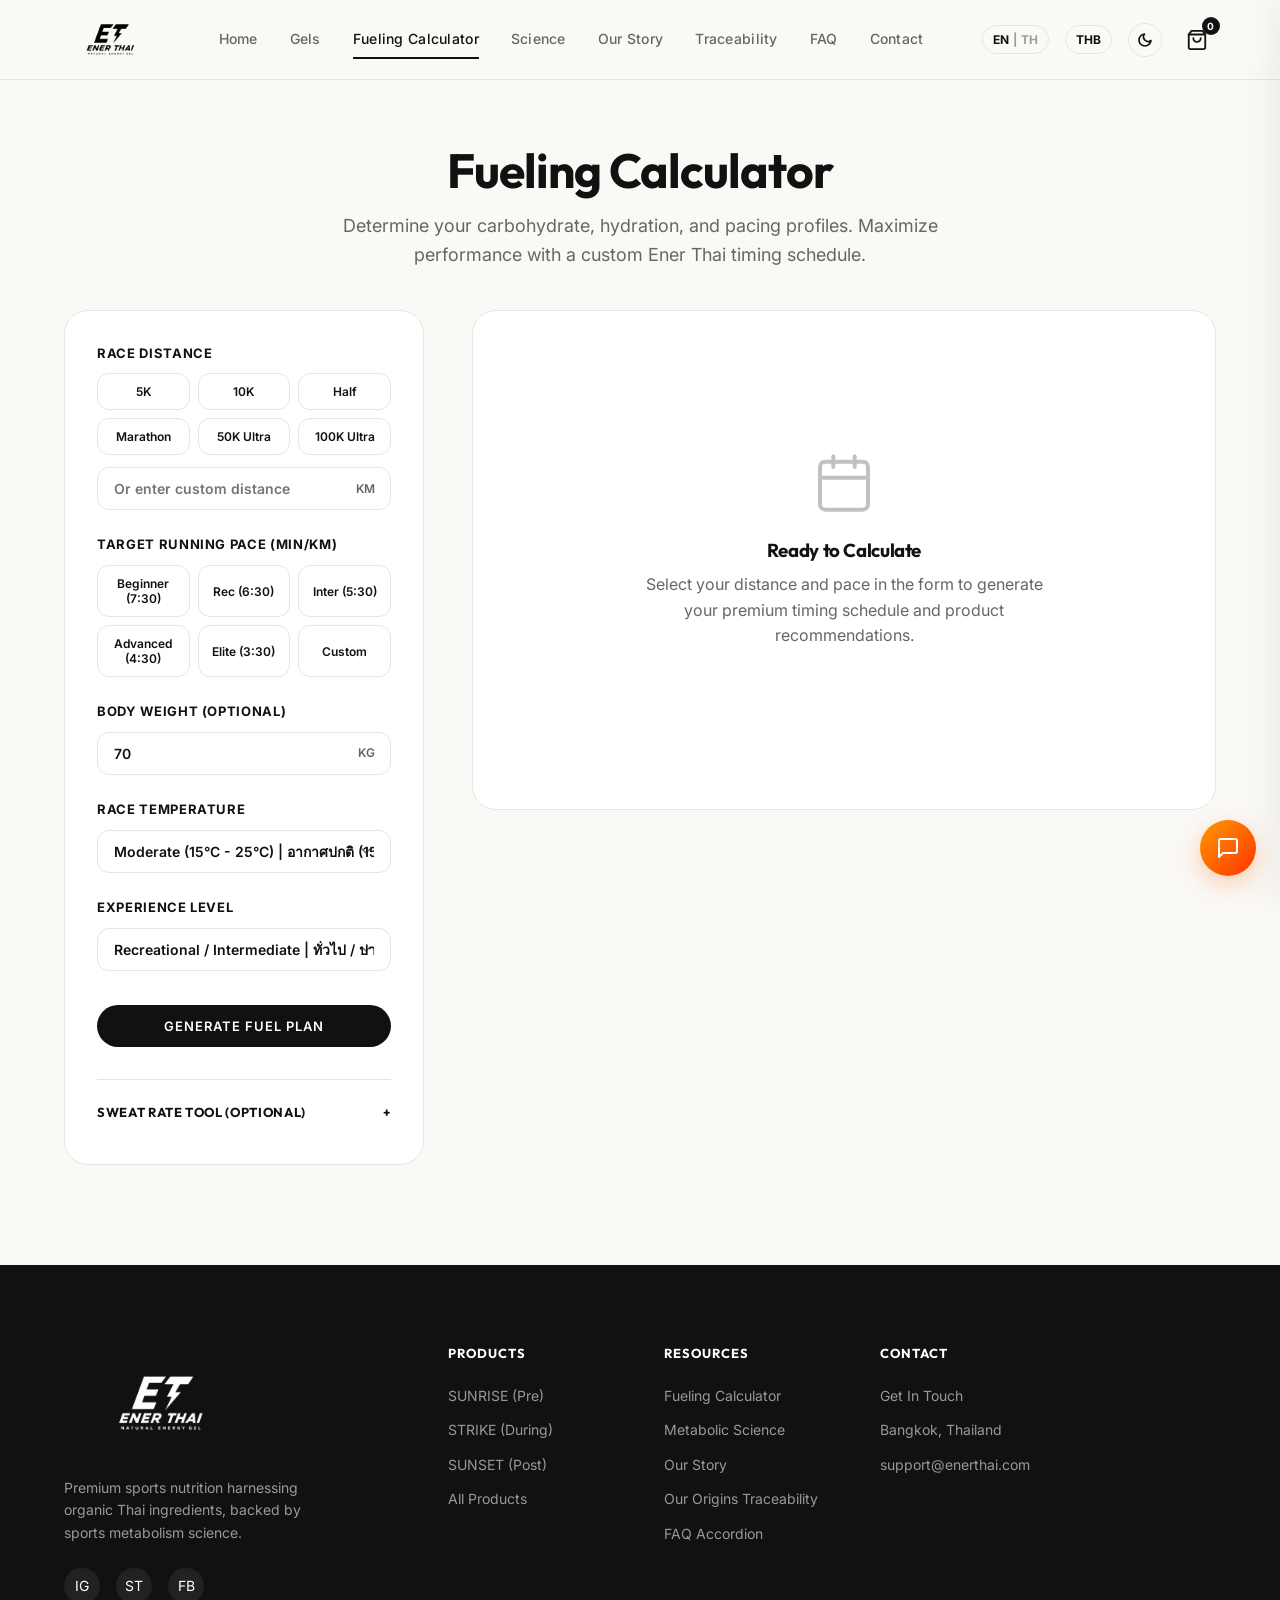
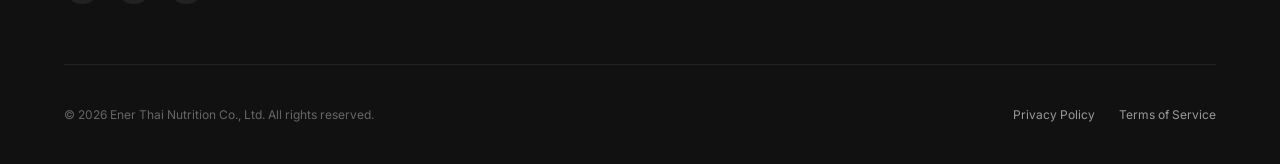
==== commit b3f2e4c7: "Implement optional bilingual switching (English / Thai) across all pages, chatbot, calculators, trac" ====
--- a/calculator.html
+++ b/calculator.html
@@ -1,4 +1,4 @@
-﻿<!DOCTYPE html>
+<!DOCTYPE html>
 <html lang="en">
 <head>
     <meta charset="UTF-8">
@@ -137,14 +137,38 @@
                 <img src="assets/logo-white.png" alt="Ener Thai Logo" class="logo-img logo-dark-theme">
             </a>
             <nav class="main-nav">
-                <a href="index.html" class="nav-link">Home</a>
-                <a href="products.html" class="nav-link">Gels</a>
-                <a href="calculator.html" class="nav-link active">Fueling Calculator</a>
-                <a href="science.html" class="nav-link">Science</a>
-                <a href="story.html" class="nav-link">Our Story</a>
-                <a href="trace.html" class="nav-link">Traceability</a>
-                <a href="faq.html" class="nav-link">FAQ</a>
-                <a href="contact.html" class="nav-link">Contact</a>
+                <a href="index.html" class="nav-link">
+                    <span lang="en">Home</span>
+                    <span lang="th">หน้าแรก</span>
+                </a>
+                <a href="products.html" class="nav-link">
+                    <span lang="en">Gels</span>
+                    <span lang="th">เจลพลังงาน</span>
+                </a>
+                <a href="calculator.html" class="nav-link active">
+                    <span lang="en">Fueling Calculator</span>
+                    <span lang="th">คำนวณการเติมพลังงาน</span>
+                </a>
+                <a href="science.html" class="nav-link">
+                    <span lang="en">Science</span>
+                    <span lang="th">วิทยาศาสตร์การกีฬา</span>
+                </a>
+                <a href="story.html" class="nav-link">
+                    <span lang="en">Our Story</span>
+                    <span lang="th">เรื่องราวของเรา</span>
+                </a>
+                <a href="trace.html" class="nav-link">
+                    <span lang="en">Traceability</span>
+                    <span lang="th">การตรวจสอบย้อนกลับ</span>
+                </a>
+                <a href="faq.html" class="nav-link">
+                    <span lang="en">FAQ</span>
+                    <span lang="th">คำถามที่พบบ่อย</span>
+                </a>
+                <a href="contact.html" class="nav-link">
+                    <span lang="en">Contact</span>
+                    <span lang="th">ติดต่อเรา</span>
+                </a>
             </nav>
             <div class="header-actions">
                 <button id="cartToggle" class="cart-toggle" aria-label="Shopping Cart">
@@ -166,22 +190,52 @@
 
     <!-- Mobile Nav Overlay -->
     <div id="mobileMenu" class="mobile-menu">
-        <a href="index.html" class="mobile-menu-link">Home</a>
-        <a href="products.html" class="mobile-menu-link">Gels</a>
-        <a href="calculator.html" class="mobile-menu-link active">Fueling Calculator</a>
-        <a href="science.html" class="mobile-menu-link">Science</a>
-        <a href="story.html" class="mobile-menu-link">Our Story</a>
-        <a href="trace.html" class="mobile-menu-link">Traceability</a>
-        <a href="faq.html" class="mobile-menu-link">FAQ</a>
-        <a href="contact.html" class="mobile-menu-link">Contact</a>
+        <a href="index.html" class="mobile-menu-link">
+            <span lang="en">Home</span>
+            <span lang="th">หน้าแรก</span>
+        </a>
+        <a href="products.html" class="mobile-menu-link">
+            <span lang="en">Gels</span>
+            <span lang="th">เจลพลังงาน</span>
+        </a>
+        <a href="calculator.html" class="mobile-menu-link active">
+            <span lang="en">Fueling Calculator</span>
+            <span lang="th">คำนวณการเติมพลังงาน</span>
+        </a>
+        <a href="science.html" class="mobile-menu-link">
+            <span lang="en">Science</span>
+            <span lang="th">วิทยาศาสตร์การกีฬา</span>
+        </a>
+        <a href="story.html" class="mobile-menu-link">
+            <span lang="en">Our Story</span>
+            <span lang="th">เรื่องราวของเรา</span>
+        </a>
+        <a href="trace.html" class="mobile-menu-link">
+            <span lang="en">Traceability</span>
+            <span lang="th">การตรวจสอบย้อนกลับ</span>
+        </a>
+        <a href="faq.html" class="mobile-menu-link">
+            <span lang="en">FAQ</span>
+            <span lang="th">คำถามที่พบบ่อย</span>
+        </a>
+        <a href="contact.html" class="mobile-menu-link">
+            <span lang="en">Contact</span>
+            <span lang="th">ติดต่อเรา</span>
+        </a>
     </div>
 
     <!-- Main Content -->
     <main>
         <section class="calc-header-section">
             <div class="container">
-                <h1 class="animate-fade-in visible">Fueling Calculator</h1>
-                <p class="animate-fade-in visible" style="animation-delay: 0.1s;">Determine your carbohydrate, hydration, and pacing profiles. Maximize performance with a custom Ener Thai timing schedule.</p>
+                <h1 class="animate-fade-in visible">
+                    <span lang="en">Fueling Calculator</span>
+                    <span lang="th">คำนวณการเติมพลังงาน</span>
+                </h1>
+                <p class="animate-fade-in visible" style="animation-delay: 0.1s;">
+                    <span lang="en">Determine your carbohydrate, hydration, and pacing profiles. Maximize performance with a custom Ener Thai timing schedule.</span>
+                    <span lang="th">คำนวณความต้องการคาร์โบไฮเดรต น้ำ และเพซการวิ่งของคุณ เพิ่มประสิทธิภาพสูงสุดด้วยตารางเวลาการเติมพลังงาน Ener Thai เฉพาะตัว</span>
+                </p>
             </div>
         </section>
 
@@ -194,41 +248,71 @@
                         
                         <!-- Distance Input -->
                         <div class="form-group">
-                            <label>Race Distance</label>
+                            <label>
+                                <span lang="en">Race Distance</span>
+                                <span lang="th">ระยะทางแข่งขัน</span>
+                            </label>
                             <div class="preset-grid" id="distancePresets">
                                 <button type="button" class="preset-btn" data-val="5">5K</button>
                                 <button type="button" class="preset-btn" data-val="10">10K</button>
-                                <button type="button" class="preset-btn" data-val="21.1">Half</button>
-                                <button type="button" class="preset-btn" data-val="42.2">Marathon</button>
+                                <button type="button" class="preset-btn" data-val="21.1">
+                                    <span lang="en">Half</span>
+                                    <span lang="th">ฮาล์ฟ</span>
+                                </button>
+                                <button type="button" class="preset-btn" data-val="42.2">
+                                    <span lang="en">Marathon</span>
+                                    <span lang="th">มาราธอน</span>
+                                </button>
                                 <button type="button" class="preset-btn" data-val="50">50K Ultra</button>
                                 <button type="button" class="preset-btn" data-val="100">100K Ultra</button>
                             </div>
                             <div class="input-with-unit">
-                                <input type="number" id="customDistance" placeholder="Or enter custom distance" min="1" max="500" step="0.1" required>
+                                <input type="number" id="customDistance" data-placeholder-en="Or enter custom distance" data-placeholder-th="หรือระบุระยะทางด้วยตนเอง" min="1" max="500" step="0.1" required>
                                 <span class="unit">KM</span>
                             </div>
                         </div>
 
                         <!-- Speed / Pace Input -->
                         <div class="form-group">
-                            <label>Target Running Pace (min/km)</label>
+                            <label>
+                                <span lang="en">Target Running Pace (min/km)</span>
+                                <span lang="th">เป้าหมายเพซการวิ่ง (นาที/กม.)</span>
+                            </label>
                             <div class="preset-grid" id="pacePresets">
-                                <button type="button" class="preset-btn" data-val="7.5" title="7:30 min/km">Beginner (7:30)</button>
-                                <button type="button" class="preset-btn" data-val="6.5" title="6:30 min/km">Rec (6:30)</button>
-                                <button type="button" class="preset-btn" data-val="5.5" title="5:30 min/km">Inter (5:30)</button>
-                                <button type="button" class="preset-btn" data-val="4.5" title="4:30 min/km">Advanced (4:30)</button>
-                                <button type="button" class="preset-btn" data-val="3.5" title="3:30 min/km">Elite (3:30)</button>
-                                <button type="button" class="preset-btn" id="customPaceToggle" data-val="custom">Custom</button>
+                                <button type="button" class="preset-btn" data-val="7.5" title="7:30 min/km">
+                                    <span lang="en">Beginner (7:30)</span>
+                                    <span lang="th">เริ่มต้น (7:30)</span>
+                                </button>
+                                <button type="button" class="preset-btn" data-val="6.5" title="6:30 min/km">
+                                    <span lang="en">Rec (6:30)</span>
+                                    <span lang="th">ทั่วไป (6:30)</span>
+                                </button>
+                                <button type="button" class="preset-btn" data-val="5.5" title="5:30 min/km">
+                                    <span lang="en">Inter (5:30)</span>
+                                    <span lang="th">ปานกลาง (5:30)</span>
+                                </button>
+                                <button type="button" class="preset-btn" data-val="4.5" title="4:30 min/km">
+                                    <span lang="en">Advanced (4:30)</span>
+                                    <span lang="th">สูง (4:30)</span>
+                                </button>
+                                <button type="button" class="preset-btn" data-val="3.5" title="3:30 min/km">
+                                    <span lang="en">Elite (3:30)</span>
+                                    <span lang="th">อีลิท (3:30)</span>
+                                </button>
+                                <button type="button" class="preset-btn" id="customPaceToggle" data-val="custom">
+                                    <span lang="en">Custom</span>
+                                    <span lang="th">กำหนดเอง</span>
+                                </button>
                             </div>
                             
                             <!-- Custom Pace fields (shown when custom toggled) -->
                             <div id="customPaceFields" style="display: none; align-items: center; gap: 8px; margin-top: 10px;">
                                 <div class="input-with-unit" style="flex: 1;">
-                                    <input type="number" id="paceMin" placeholder="Min" min="2" max="15" value="5">
+                                    <input type="number" id="paceMin" data-placeholder-en="Min" data-placeholder-th="นาที" min="2" max="15" value="5">
                                     <span class="unit">min</span>
                                 </div>
                                 <div class="input-with-unit" style="flex: 1;">
-                                    <input type="number" id="paceSec" placeholder="Sec" min="0" max="59" value="30">
+                                    <input type="number" id="paceSec" data-placeholder-en="Sec" data-placeholder-th="วินาที" min="0" max="59" value="30">
                                     <span class="unit">sec</span>
                                 </div>
                                 <div style="font-weight: 700; font-size: 13px; color: var(--text-muted); white-space: nowrap;">/ KM</div>
@@ -238,86 +322,137 @@
 
                         <!-- Optional Weight Input -->
                         <div class="form-group">
-                            <label>Body Weight (Optional)</label>
+                            <label>
+                                <span lang="en">Body Weight (Optional)</span>
+                                <span lang="th">น้ำหนักตัว (ไม่จำเป็น)</span>
+                            </label>
                             <div class="input-with-unit">
-                                <input type="number" id="bodyWeight" placeholder="Enter weight (helps adjust fluid)" min="30" max="150" value="70">
+                                <input type="number" id="bodyWeight" data-placeholder-en="Enter weight (helps adjust fluid)" data-placeholder-th="ระบุน้ำหนัก (ช่วยคำนวณปริมาณน้ำ)" min="30" max="150" value="70">
                                 <span class="unit">KG</span>
                             </div>
                         </div>
 
                         <!-- Optional Temperature Input -->
                         <div class="form-group">
-                            <label>Race Temperature</label>
+                            <label>
+                                <span lang="en">Race Temperature</span>
+                                <span lang="th">อุณหภูมิสนามแข่ง</span>
+                            </label>
                             <select id="temperatureSelect" class="select-custom">
-                                <option value="cool">Cool (below 15°C / 59°F)</option>
-                                <option value="moderate" selected>Moderate (15°C - 25°C)</option>
-                                <option value="hot">Hot (above 25°C / 77°F)</option>
+                                <option value="cool">
+                                    Cool (below 15°C / 59°F) | อากาศเย็น (ต่ำกว่า 15°C)
+                                </option>
+                                <option value="moderate" selected>
+                                    Moderate (15°C - 25°C) | อากาศปกติ (15°C - 25°C)
+                                </option>
+                                <option value="hot">
+                                    Hot (above 25°C / 77°F) | อากาศร้อน (สูงกว่า 25°C)
+                                </option>
                             </select>
                         </div>
 
                         <!-- Optional Experience Level -->
                         <div class="form-group">
-                            <label>Experience Level</label>
+                            <label>
+                                <span lang="en">Experience Level</span>
+                                <span lang="th">ระดับประสบการณ์</span>
+                            </label>
                             <select id="experienceSelect" class="select-custom">
-                                <option value="beginner">Beginner (stomach sensitive to carbs)</option>
-                                <option value="intermediate" selected>Recreational / Intermediate</option>
-                                <option value="advanced">Advanced / Elite (gut trained for 90g/hr)</option>
+                                <option value="beginner">
+                                    Beginner (stomach sensitive to carbs) | เริ่มต้น (ท้องเซนซิทีฟต่อคาร์บ)
+                                </option>
+                                <option value="intermediate" selected>
+                                    Recreational / Intermediate | ทั่วไป / ปานกลาง
+                                </option>
+                                <option value="advanced">
+                                    Advanced / Elite (gut trained for 90g/hr) | แอดวานซ์ / อีลิท (กระเพาะฝึกมาเพื่อรับ 90ก./ชม.)
+                                </option>
                             </select>
                         </div>
 
-                        <button type="submit" class="btn btn-primary" style="width: 100%; margin-top: 10px;" id="btnCalculate">Generate Fuel Plan</button>
+                        <button type="submit" class="btn btn-primary" style="width: 100%; margin-top: 10px;" id="btnCalculate">
+                            <span lang="en">Generate Fuel Plan</span>
+                            <span lang="th">สร้างแผนเติมพลังงาน</span>
+                        </button>
                     </form>
 
                     <!-- Sweat Rate Calculator Widget -->
                     <div style="margin-top: 32px; border-top: 1px solid var(--border-color); padding-top: 24px;">
                         <h4 style="font-size: 13px; font-weight: 700; text-transform: uppercase; letter-spacing: 0.05em; margin-bottom: 12px; display: flex; justify-content: space-between; align-items: center; cursor: pointer; user-select: none;" id="sweatCalcHeader">
-                            <span>Sweat Rate Tool (Optional)</span>
+                            <span>
+                                <span lang="en">Sweat Rate Tool (Optional)</span>
+                                <span lang="th">เครื่องมือคำนวณอัตราการเสียเหงื่อ (ไม่จำเป็น)</span>
+                            </span>
                             <span id="sweatCalcToggleIcon">+</span>
                         </h4>
                         
                         <div id="sweatCalcBody" style="display: none; flex-direction: column; gap: 16px; margin-top: 16px;">
-                            <p style="font-size: 12px; color: var(--text-muted); line-height: 1.4; margin-bottom: 4px;">Input details from a training run to estimate your fluid loss rate.</p>
+                            <p style="font-size: 12px; color: var(--text-muted); line-height: 1.4; margin-bottom: 4px;">
+                                <span lang="en">Input details from a training run to estimate your fluid loss rate.</span>
+                                <span lang="th">ป้อนข้อมูลจากการซ้อมวิ่งเพื่อประมาณการอัตราการสูญเสียของเหลวของคุณ</span>
+                            </p>
                             
                             <div class="form-group" style="margin-bottom: 0;">
-                                <label style="font-size: 11px;">Pre-Run Weight</label>
+                                <label style="font-size: 11px;">
+                                    <span lang="en">Pre-Run Weight</span>
+                                    <span lang="th">น้ำหนักก่อนวิ่ง</span>
+                                </label>
                                 <div class="input-with-unit">
-                                    <input type="number" id="sweatWeightPre" placeholder="Before running" min="30" max="150" step="0.1">
+                                    <input type="number" id="sweatWeightPre" data-placeholder-en="Before running" data-placeholder-th="น้ำหนักก่อนวิ่ง" min="30" max="150" step="0.1">
                                     <span class="unit">KG</span>
                                 </div>
                             </div>
                             
                             <div class="form-group" style="margin-bottom: 0;">
-                                <label style="font-size: 11px;">Post-Run Weight</label>
+                                <label style="font-size: 11px;">
+                                    <span lang="en">Post-Run Weight</span>
+                                    <span lang="th">น้ำหนักหลังวิ่ง</span>
+                                </label>
                                 <div class="input-with-unit">
-                                    <input type="number" id="sweatWeightPost" placeholder="After running" min="30" max="150" step="0.1">
+                                    <input type="number" id="sweatWeightPost" data-placeholder-en="After running" data-placeholder-th="น้ำหนักหลังวิ่ง" min="30" max="150" step="0.1">
                                     <span class="unit">KG</span>
                                 </div>
                             </div>
-
+                            
                             <div class="form-group" style="margin-bottom: 0;">
-                                <label style="font-size: 11px;">Run Duration</label>
+                                <label style="font-size: 11px;">
+                                    <span lang="en">Run Duration</span>
+                                    <span lang="th">ระยะเวลาซ้อมวิ่ง</span>
+                                </label>
                                 <div class="input-with-unit">
-                                    <input type="number" id="sweatDuration" placeholder="Minutes run" min="10" max="600">
+                                    <input type="number" id="sweatDuration" data-placeholder-en="Minutes run" data-placeholder-th="จำนวนนาทีที่วิ่ง" min="10" max="600">
                                     <span class="unit">MIN</span>
                                 </div>
                             </div>
-
+                            
                             <div class="form-group" style="margin-bottom: 0;">
-                                <label style="font-size: 11px;">Fluids Drank during run</label>
+                                <label style="font-size: 11px;">
+                                    <span lang="en">Fluids Drank during run</span>
+                                    <span lang="th">ปริมาณน้ำที่ดื่มระหว่างวิ่ง</span>
+                                </label>
                                 <div class="input-with-unit">
-                                    <input type="number" id="sweatFluidIntake" placeholder="Volume in ml" min="0" max="5000" value="0">
+                                    <input type="number" id="sweatFluidIntake" data-placeholder-en="Volume in ml" data-placeholder-th="ปริมาตรเป็น มล." min="0" max="5000" value="0">
                                     <span class="unit">ML</span>
                                 </div>
                             </div>
 
-                            <button type="button" class="btn btn-secondary" style="width: 100%; font-size: 12px; padding: 8px 12px;" id="btnCalculateSweat">Calculate Sweat Rate</button>
+                            <button type="button" class="btn btn-secondary" style="width: 100%; font-size: 12px; padding: 8px 12px;" id="btnCalculateSweat">
+                                <span lang="en">Calculate Sweat Rate</span>
+                                <span lang="th">คำนวณอัตราการเสียเหงื่อ</span>
+                            </button>
                             
                             <div id="sweatRateResult" style="display: none; background-color: var(--bg-primary); border-radius: 12px; padding: 12px; font-size: 13px; text-align: center;">
-                                <strong>Sweat Loss:</strong> <span id="sweatRateVal">0</span> ml/hour
+                                <strong>
+                                    <span lang="en">Sweat Loss:</span>
+                                    <span lang="th">การสูญเสียเหงื่อ:</span>
+                                </strong> <span id="sweatRateVal">0</span> 
+                                <span lang="en">ml/hour</span>
+                                <span lang="th">มล./ชั่วโมง</span>
                                 <div style="margin-top: 8px;">
                                     <label style="display: inline-flex; align-items: center; gap: 6px; font-size: 11px; text-transform: none; font-weight: 600; cursor: pointer; margin-bottom: 0;">
                                         <input type="checkbox" id="chkUseSweatRate" style="cursor: pointer;">
-                                        Apply to fueling calculations
+                                        <span lang="en">Apply to fueling calculations</span>
+                                        <span lang="th">ใช้กับการคำนวณแผนพลังงาน</span>
                                     </label>
                                 </div>
                             </div>
@@ -336,46 +471,72 @@
                             <line x1="8" y1="2" x2="8" y2="6"></line>
                             <line x1="3" y1="10" x2="21" y2="10"></line>
                         </svg>
-                        <h3>Ready to Calculate</h3>
-                        <p style="max-width: 420px; margin-top: 10px;">Select your distance and pace in the form to generate your premium timing schedule and product recommendations.</p>
+                        <h3>
+                            <span lang="en">Ready to Calculate</span>
+                            <span lang="th">พร้อมสำหรับการคำนวณ</span>
+                        </h3>
+                        <p style="max-width: 420px; margin-top: 10px;">
+                            <span lang="en">Select your distance and pace in the form to generate your premium timing schedule and product recommendations.</span>
+                            <span lang="th">เลือกกรอกข้อมูลระยะทางและเพซการวิ่งในแบบฟอร์มเพื่อสร้างตารางเวลาเติมพลังงานระดับพรีเมียมและคำแนะนำผลิตภัณฑ์</span>
+                        </p>
                     </div>
 
                     <!-- Calculated Results State (Hidden initially) -->
                     <div id="resultsState" style="display: none;">
                         <div class="results-header">
-                            <h3>Your Custom Plan</h3>
+                            <h3>
+                                <span lang="en">Your Custom Plan</span>
+                                <span lang="th">แผนเฉพาะตัวของคุณ</span>
+                            </h3>
                             <p id="planSubtitle">Based on a 42.2 km Marathon running at 5:30 min/km</p>
                         </div>
 
                         <div class="results-grid">
                             <div class="result-stat">
                                 <div class="result-stat-val" id="resDuration">3:52:04</div>
-                                <div class="result-stat-lbl">Est. Finish Time</div>
+                                <div class="result-stat-lbl">
+                                    <span lang="en">Est. Finish Time</span>
+                                    <span lang="th">เวลาเป้าหมาย</span>
+                                </div>
                             </div>
                             <div class="result-stat">
                                 <div class="result-stat-val" id="resCarbRate">80g</div>
-                                <div class="result-stat-lbl">Carbs / Hour</div>
+                                <div class="result-stat-lbl">
+                                    <span lang="en">Carbs / Hour</span>
+                                    <span lang="th">คาร์โบไฮเดรต / ชั่วโมง</span>
+                                </div>
                             </div>
                             <div class="result-stat">
                                 <div class="result-stat-val" id="resTotalCarbs">309g</div>
-                                <div class="result-stat-lbl">Total Carbs Needed</div>
+                                <div class="result-stat-lbl">
+                                    <span lang="en">Total Carbs Needed</span>
+                                    <span lang="th">คาร์โบไฮเดรตทั้งหมดที่ต้องใช้</span>
+                                </div>
                             </div>
                             <div class="result-stat">
                                 <div class="result-stat-val" id="resFluid">2.3L</div>
-                                <div class="result-stat-lbl">Total Fluid Needed</div>
+                                <div class="result-stat-lbl">
+                                    <span lang="en">Total Fluid Needed</span>
+                                    <span lang="th">ของเหลวทั้งหมดที่ต้องดื่ม</span>
+                                </div>
                             </div>
                         </div>
 
                         <div style="display: flex; justify-content: space-between; align-items: center; margin-top: 32px; margin-bottom: 20px; flex-wrap: wrap; gap: 12px;">
-                            <h3 style="margin-bottom: 0;">Timing Schedule</h3>
+                            <h3 style="margin-bottom: 0;">
+                                <span lang="en">Timing Schedule</span>
+                                <span lang="th">ตารางเวลาการเติมพลังงาน</span>
+                            </h3>
                             <div style="display: flex; gap: 8px;">
                                 <button id="btnCopyPlan" class="btn btn-secondary" style="font-size: 11px; padding: 6px 14px; border-radius: 20px; display: flex; align-items: center; gap: 6px;">
                                     <svg xmlns="http://www.w3.org/2000/svg" width="12" height="12" viewBox="0 0 24 24" fill="none" stroke="currentColor" stroke-width="2.5" stroke-linecap="round" stroke-linejoin="round"><rect x="9" y="9" width="13" height="13" rx="2" ry="2"></rect><path d="M5 15H4a2 2 0 0 1-2-2V4a2 2 0 0 1 2-2h9a2 2 0 0 1 2 2v1"></path></svg>
-                                    Copy Plan
+                                    <span lang="en">Copy Plan</span>
+                                    <span lang="th">คัดลอกแผน</span>
                                 </button>
                                 <button id="btnPrintPlan" class="btn btn-secondary" style="font-size: 11px; padding: 6px 14px; border-radius: 20px; display: flex; align-items: center; gap: 6px;">
                                     <svg xmlns="http://www.w3.org/2000/svg" width="12" height="12" viewBox="0 0 24 24" fill="none" stroke="currentColor" stroke-width="2.5" stroke-linecap="round" stroke-linejoin="round"><polyline points="6 9 6 2 18 2 18 9"></polyline><path d="M6 18H4a2 2 0 0 1-2-2v-5a2 2 0 0 1 2-2h16a2 2 0 0 1 2 2v5a2 2 0 0 1-2 2h-2"></path><rect x="6" y="14" width="12" height="8"></rect></svg>
-                                    Print Plan
+                                    <span lang="en">Print Plan</span>
+                                    <span lang="th">พิมพ์แผน</span>
                                 </button>
                             </div>
                         </div>
@@ -386,22 +547,55 @@
                         <!-- Recommendations Bundle Box -->
                         <div class="recommended-products-box">
                             <div>
-                                <h4 style="font-weight: 700; font-size: 16px; text-align: left;">Recommended Fuel Bundle</h4>
-                                <p style="font-size: 13px; color: var(--text-muted); margin-top: 4px; text-align: left;">All the gels you need for this race in one click.</p>
+                                <h4 style="font-weight: 700; font-size: 16px; text-align: left;">
+                                    <span lang="en">Recommended Fuel Bundle</span>
+                                    <span lang="th">ชุดผลิตภัณฑ์เติมพลังงานที่แนะนำ</span>
+                                </h4>
+                                <p style="font-size: 13px; color: var(--text-muted); margin-top: 4px; text-align: left;">
+                                    <span lang="en">All the gels you need for this race in one click.</span>
+                                    <span lang="th">เจลทั้งหมดที่คุณต้องใช้สำหรับการแข่งขันครั้งนี้ในคลิกเดียว</span>
+                                </p>
                             </div>
                             <div class="rec-products-list" id="recProductsList">
                                 <!-- Populated dynamically -->
                             </div>
-                            <button class="btn btn-primary" id="btnBuyBundle" style="font-size: 11px; padding: 10px 20px;">Add Bundle</button>
+                            <button class="btn btn-primary" id="btnBuyBundle" style="font-size: 11px; padding: 10px 20px;">
+                                <span lang="en">Add Bundle</span>
+                                <span lang="th">เพิ่มลงในตะกร้า</span>
+                            </button>
                         </div>
 
                         <!-- Educational Notes -->
                         <div class="notes-box">
-                            <h4>Educational Notes</h4>
+                            <h4>
+                                <span lang="en">Educational Notes</span>
+                                <span lang="th">ข้อควรทราบทางการกีฬา</span>
+                            </h4>
                             <ul class="notes-list">
-                                <li><strong>Train your gut:</strong> Practices during training runs are crucial. Try this feeding schedule during your long runs to adapt your stomach to absorbing these volumes.</li>
-                                <li><strong>Fluid Match:</strong> High carbohydrate absorption ratios require adequate fluids to clear the stomach. We advise chasing every gel with a few sips of plain water.</li>
-                                <li><strong>Pacing Disclaimer:</strong> Calculations are based on a steady pace. Running hills or fighting headwind increases metabolic output and energy requirements.</li>
+                                <li>
+                                    <strong>
+                                        <span lang="en">Train your gut:</span>
+                                        <span lang="th">ฝึกกระเพาะและลำไส้:</span>
+                                    </strong>
+                                    <span lang="en">Practices during training runs are crucial. Try this feeding schedule during your long runs to adapt your stomach to absorbing these volumes.</span>
+                                    <span lang="th">การฝึกซ้อมระหว่างการวิ่งซ้อมระยะยาวเป็นสิ่งสำคัญยิ่ง ลองใช้ตารางเติมพลังงานนี้ระหว่างวิ่งยาวเพื่อฝึกกระเพาะอาหารให้คุ้นเคยกับการดูดซึมปริมาณคาร์โบไฮเดรตระดับนี้</span>
+                                </li>
+                                <li>
+                                    <strong>
+                                        <span lang="en">Fluid Match:</span>
+                                        <span lang="th">การดื่มน้ำตาม:</span>
+                                    </strong>
+                                    <span lang="en">High carbohydrate absorption ratios require adequate fluids to clear the stomach. We advise chasing every gel with a few sips of plain water.</span>
+                                    <span lang="th">อัตราการดูดซึมคาร์โบไฮเดรตในปริมาณสูงต้องการปริมาณน้ำที่เพียงพอเพื่อช่วยให้เจลผ่านกระเพาะได้อย่างมีประสิทธิภาพ เราแนะนำให้ดื่มน้ำสะอาดตามทุกครั้งหลังรับประทานเจล</span>
+                                </li>
+                                <li>
+                                    <strong>
+                                        <span lang="en">Pacing Disclaimer:</span>
+                                        <span lang="th">ข้อจำกัดด้านความเร็ว:</span>
+                                    </strong>
+                                    <span lang="en">Calculations are based on a steady pace. Running hills or fighting headwind increases metabolic output and energy requirements.</span>
+                                    <span lang="th">การคำนวณข้างต้นตั้งอยู่บนพื้นฐานของการวิ่งด้วยเพซคงที่ การวิ่งบนเนินทางลาดชัน หรือการวิ่งต้านลม จะเพิ่มการใช้พลังงานของระบบเผาผลาญและความต้องการพลังงานที่มากขึ้น</span>
+                                </li>
                             </ul>
                         </div>
                     </div>
@@ -419,7 +613,10 @@
                     <a href="index.html" class="footer-logo" style="display: block; margin-bottom: 20px;">
                         <img src="assets/logo-white.png" alt="Ener Thai Logo" style="height: 42px; width: auto;">
                     </a>
-                    <p>Premium sports nutrition harnessing organic Thai ingredients, backed by sports metabolism science.</p>
+                    <p>
+                        <span lang="en">Premium sports nutrition harnessing organic Thai ingredients, backed by sports metabolism science.</span>
+                        <span lang="th">โภชนาการการกีฬาระดับพรีเมียมที่นำส่วนผสมออร์แกนิกของไทยมาใช้ สนับสนุนโดยวิทยาศาสตร์ระบบเผาผลาญการกีฬา</span>
+                    </p>
                     <div class="footer-socials">
                         <a href="#" class="footer-social-link">IG</a>
                         <a href="#" class="footer-social-link">ST</a>
@@ -427,29 +624,62 @@
                     </div>
                 </div>
                 <div class="footer-col">
-                    <h4>Products</h4>
+                    <h4>
+                        <span lang="en">Products</span>
+                        <span lang="th">ผลิตภัณฑ์</span>
+                    </h4>
                     <ul class="footer-links">
                         <li><a href="product.html?id=sunrise" class="footer-link">SUNRISE (Pre)</a></li>
                         <li><a href="product.html?id=strike" class="footer-link">STRIKE (During)</a></li>
                         <li><a href="product.html?id=sunset" class="footer-link">SUNSET (Post)</a></li>
-                        <li><a href="products.html" class="footer-link">All Products</a></li>
+                        <li><a href="products.html" class="footer-link">
+                            <span lang="en">All Products</span>
+                            <span lang="th">สินค้าทั้งหมด</span>
+                        </a></li>
                     </ul>
                 </div>
                 <div class="footer-col">
-                    <h4>Resources</h4>
+                    <h4>
+                        <span lang="en">Resources</span>
+                        <span lang="th">แหล่งข้อมูล</span>
+                    </h4>
                     <ul class="footer-links">
-                        <li><a href="calculator.html" class="footer-link">Fueling Calculator</a></li>
-                        <li><a href="science.html" class="footer-link">Metabolic Science</a></li>
-                        <li><a href="story.html" class="footer-link">Our Story</a></li>
-                        <li><a href="trace.html" class="footer-link">Our Origins Traceability</a></li>
-                        <li><a href="faq.html" class="footer-link">FAQ Accordion</a></li>
+                        <li><a href="calculator.html" class="footer-link">
+                            <span lang="en">Fueling Calculator</span>
+                            <span lang="th">คำนวณการเติมพลังงาน</span>
+                        </a></li>
+                        <li><a href="science.html" class="footer-link">
+                            <span lang="en">Metabolic Science</span>
+                            <span lang="th">วิทยาศาสตร์การกีฬา</span>
+                        </a></li>
+                        <li><a href="story.html" class="footer-link">
+                            <span lang="en">Our Story</span>
+                            <span lang="th">เรื่องราวของเรา</span>
+                        </a></li>
+                        <li><a href="trace.html" class="footer-link">
+                            <span lang="en">Our Origins Traceability</span>
+                            <span lang="th">การตรวจสอบย้อนกลับวัตถุดิบ</span>
+                        </a></li>
+                        <li><a href="faq.html" class="footer-link">
+                            <span lang="en">FAQ Accordion</span>
+                            <span lang="th">คำถามที่พบบ่อย</span>
+                        </a></li>
                     </ul>
                 </div>
                 <div class="footer-col">
-                    <h4>Contact</h4>
+                    <h4>
+                        <span lang="en">Contact</span>
+                        <span lang="th">ติดต่อเรา</span>
+                    </h4>
                     <ul class="footer-links">
-                        <li><a href="contact.html" class="footer-link">Get In Touch</a></li>
-                        <li><span style="color: #999999;">Bangkok, Thailand</span></li>
+                        <li><a href="contact.html" class="footer-link">
+                            <span lang="en">Get In Touch</span>
+                            <span lang="th">ติดต่อเรา</span>
+                        </a></li>
+                        <li><span style="color: #999999;">
+                            <span lang="en">Bangkok, Thailand</span>
+                            <span lang="th">กรุงเทพฯ, ประเทศไทย</span>
+                        </span></li>
                         <li><span style="color: #999999;">support@enerthai.com</span></li>
                     </ul>
                 </div>
@@ -457,8 +687,14 @@
             <div class="footer-bottom">
                 <p>&copy; 2026 Ener Thai Nutrition Co., Ltd. All rights reserved.</p>
                 <div class="footer-bottom-links">
-                    <a href="#" class="footer-link">Privacy Policy</a>
-                    <a href="#" class="footer-link">Terms of Service</a>
+                    <a href="#" class="footer-link">
+                        <span lang="en">Privacy Policy</span>
+                        <span lang="th">นโยบายความเป็นส่วนตัว</span>
+                    </a>
+                    <a href="#" class="footer-link">
+                        <span lang="en">Terms of Service</span>
+                        <span lang="th">เงื่อนไขการใช้บริการ</span>
+                    </a>
                 </div>
             </div>
         </div>
@@ -468,7 +704,10 @@
     <div id="cartOverlay" class="cart-drawer-overlay"></div>
     <div id="cartDrawer" class="cart-drawer">
         <div class="cart-header">
-            <h2>Your Cart</h2>
+            <h2>
+                <span lang="en">Your Cart</span>
+                <span lang="th">ตะกร้าสินค้าของคุณ</span>
+            </h2>
             <button id="cartClose" class="cart-close" aria-label="Close Cart">&times;</button>
         </div>
         <div id="cartItems" class="cart-items-container">
@@ -476,18 +715,33 @@
         </div>
         <div class="cart-footer">
             <div class="cart-summary-row">
-                <span>Subtotal</span>
+                <span>
+                    <span lang="en">Subtotal</span>
+                    <span lang="th">ยอดรวมย่อย</span>
+                </span>
                 <span id="cartSubtotal">฿0.00</span>
             </div>
             <div class="cart-summary-row" style="color: var(--text-muted); font-size: 13px;">
-                <span>Shipping</span>
-                <span>Free</span>
+                <span>
+                    <span lang="en">Shipping</span>
+                    <span lang="th">การจัดส่ง</span>
+                </span>
+                <span>
+                    <span lang="en">Free</span>
+                    <span lang="th">ฟรี</span>
+                </span>
             </div>
             <div class="cart-summary-total">
-                <span>Total</span>
+                <span>
+                    <span lang="en">Total</span>
+                    <span lang="th">ยอดรวมทั้งหมด</span>
+                </span>
                 <span id="cartTotal">฿0.00</span>
             </div>
-            <button id="checkoutBtn" class="btn btn-primary cart-checkout-btn">Proceed to Checkout</button>
+            <button id="checkoutBtn" class="btn btn-primary cart-checkout-btn">
+                <span lang="en">Proceed to Checkout</span>
+                <span lang="th">ดำเนินการชำระเงิน</span>
+            </button>
         </div>
     </div>
 
@@ -502,28 +756,49 @@
                     <line x1="12" y1="16" x2="12.01" y2="16"></line>
                 </svg>
             </div>
-            <h3>Demo Order Checkout</h3>
-            <p>This is a simulated order. Confirming will empty your cart and simulate a successful order shipment.</p>
+            <h3>
+                <span lang="en">Demo Order Checkout</span>
+                <span lang="th">ชำระเงินจำลอง</span>
+            </h3>
+            <p>
+                <span lang="en">This is a simulated order. Confirming will empty your cart and simulate a successful order shipment.</span>
+                <span lang="th">นี่คือการสั่งซื้อจำลอง การยืนยันจะเป็นการล้างตะกร้าสินค้าของคุณและจำลองการจัดส่งสินค้าที่สำเร็จ</span>
+            </p>
             <div class="order-summary-box">
                 <div id="checkoutSummaryItems">
                     <!-- Populated dynamically -->
                 </div>
                 <div class="order-summary-divider"></div>
                 <div class="order-summary-item">
-                    <span>Subtotal</span>
+                    <span>
+                        <span lang="en">Subtotal</span>
+                        <span lang="th">ยอดรวมย่อย</span>
+                    </span>
                     <span id="checkoutSubtotal">฿0.00</span>
                 </div>
                 <div class="order-summary-item">
-                    <span>Shipping</span>
-                    <span>Free</span>
+                    <span>
+                        <span lang="en">Shipping</span>
+                        <span lang="th">การจัดส่ง</span>
+                    </span>
+                    <span>
+                        <span lang="en">Free</span>
+                        <span lang="th">ฟรี</span>
+                    </span>
                 </div>
                 <div class="order-summary-divider"></div>
                 <div class="order-summary-total">
-                    <span>Total</span>
+                    <span>
+                        <span lang="en">Total</span>
+                        <span lang="th">ยอดรวมทั้งหมด</span>
+                    </span>
                     <span id="checkoutTotal">฿0.00</span>
                 </div>
             </div>
-            <button id="checkoutConfirmBtn" class="btn btn-primary" style="width: 100%;">Place Order</button>
+            <button id="checkoutConfirmBtn" class="btn btn-primary" style="width: 100%;">
+                <span lang="en">Place Order</span>
+                <span lang="th">สั่งซื้อสินค้า</span>
+            </button>
         </div>
     </div>
 
--- a/css/style.css
+++ b/css/style.css
@@ -1,4 +1,4 @@
-﻿/* ==========================================================================
+/* ==========================================================================
    Ener Thai Premium E-Commerce Website - Base Design System & Styles
    Inspired by Maurten, Neversecond, and Apple
    ========================================================================== */
@@ -986,6 +986,44 @@
     border-color: var(--text-primary);
 }
 
+/* Bilingual Support (Phase 10) */
+body.lang-th [lang="en"] { display: none !important; }
+body.lang-en [lang="th"] { display: none !important; }
+
+.lang-selector-nav {
+    font-size: 12px;
+    font-weight: 700;
+    padding: 6px 10px;
+    border: 1px solid var(--border-color);
+    border-radius: 20px;
+    cursor: pointer;
+    background-color: transparent;
+    color: var(--text-primary);
+    transition: var(--transition-fast);
+    display: flex;
+    align-items: center;
+    gap: 4px;
+}
+.lang-selector-nav:hover {
+    border-color: var(--text-primary);
+}
+.lang-selector-nav .lang-indicator {
+    transition: var(--transition-fast);
+}
+body.lang-en .lang-indicator.en-active {
+    opacity: 1;
+}
+body.lang-en .lang-indicator.th-active {
+    opacity: 0.4;
+}
+body.lang-th .lang-indicator.en-active {
+    opacity: 0.4;
+}
+body.lang-th .lang-indicator.th-active {
+    opacity: 1;
+}
+
+
 /* Print Media Overrides for PDF plans */
 @media print {
     body {
